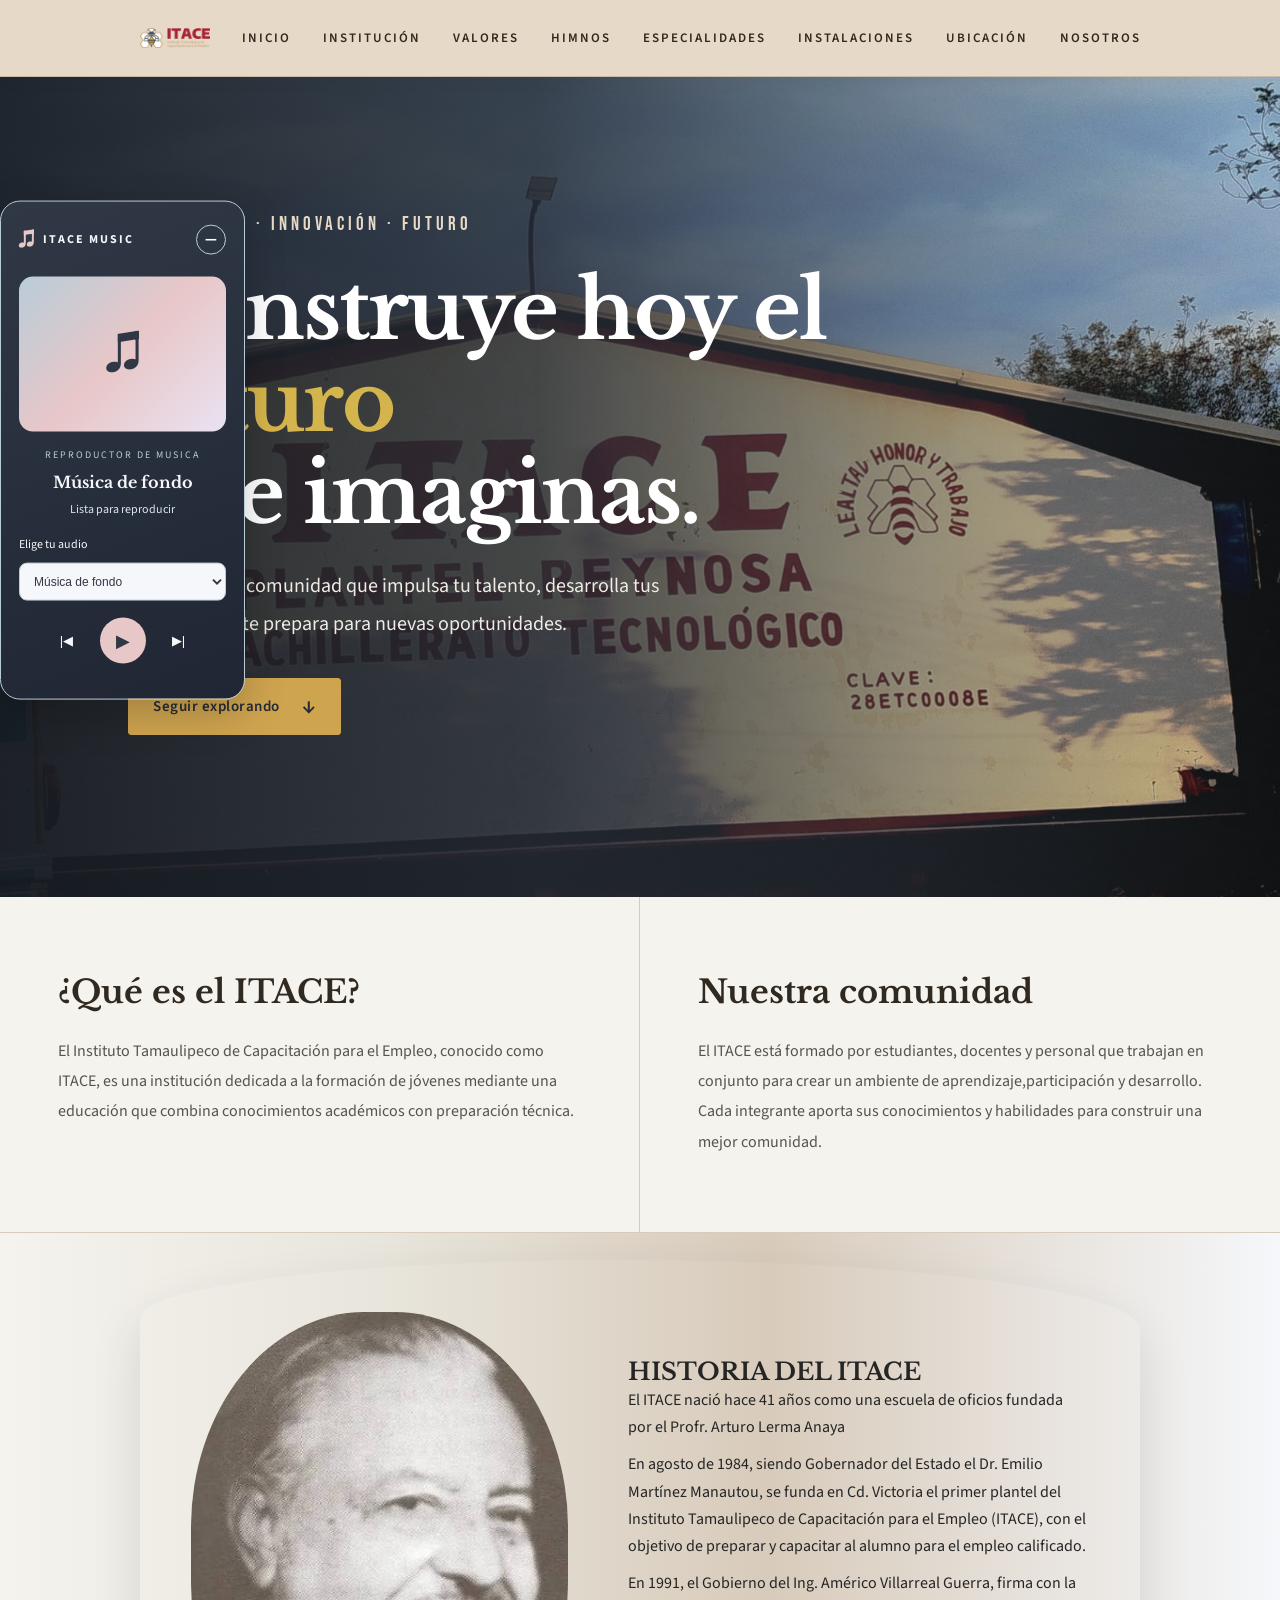
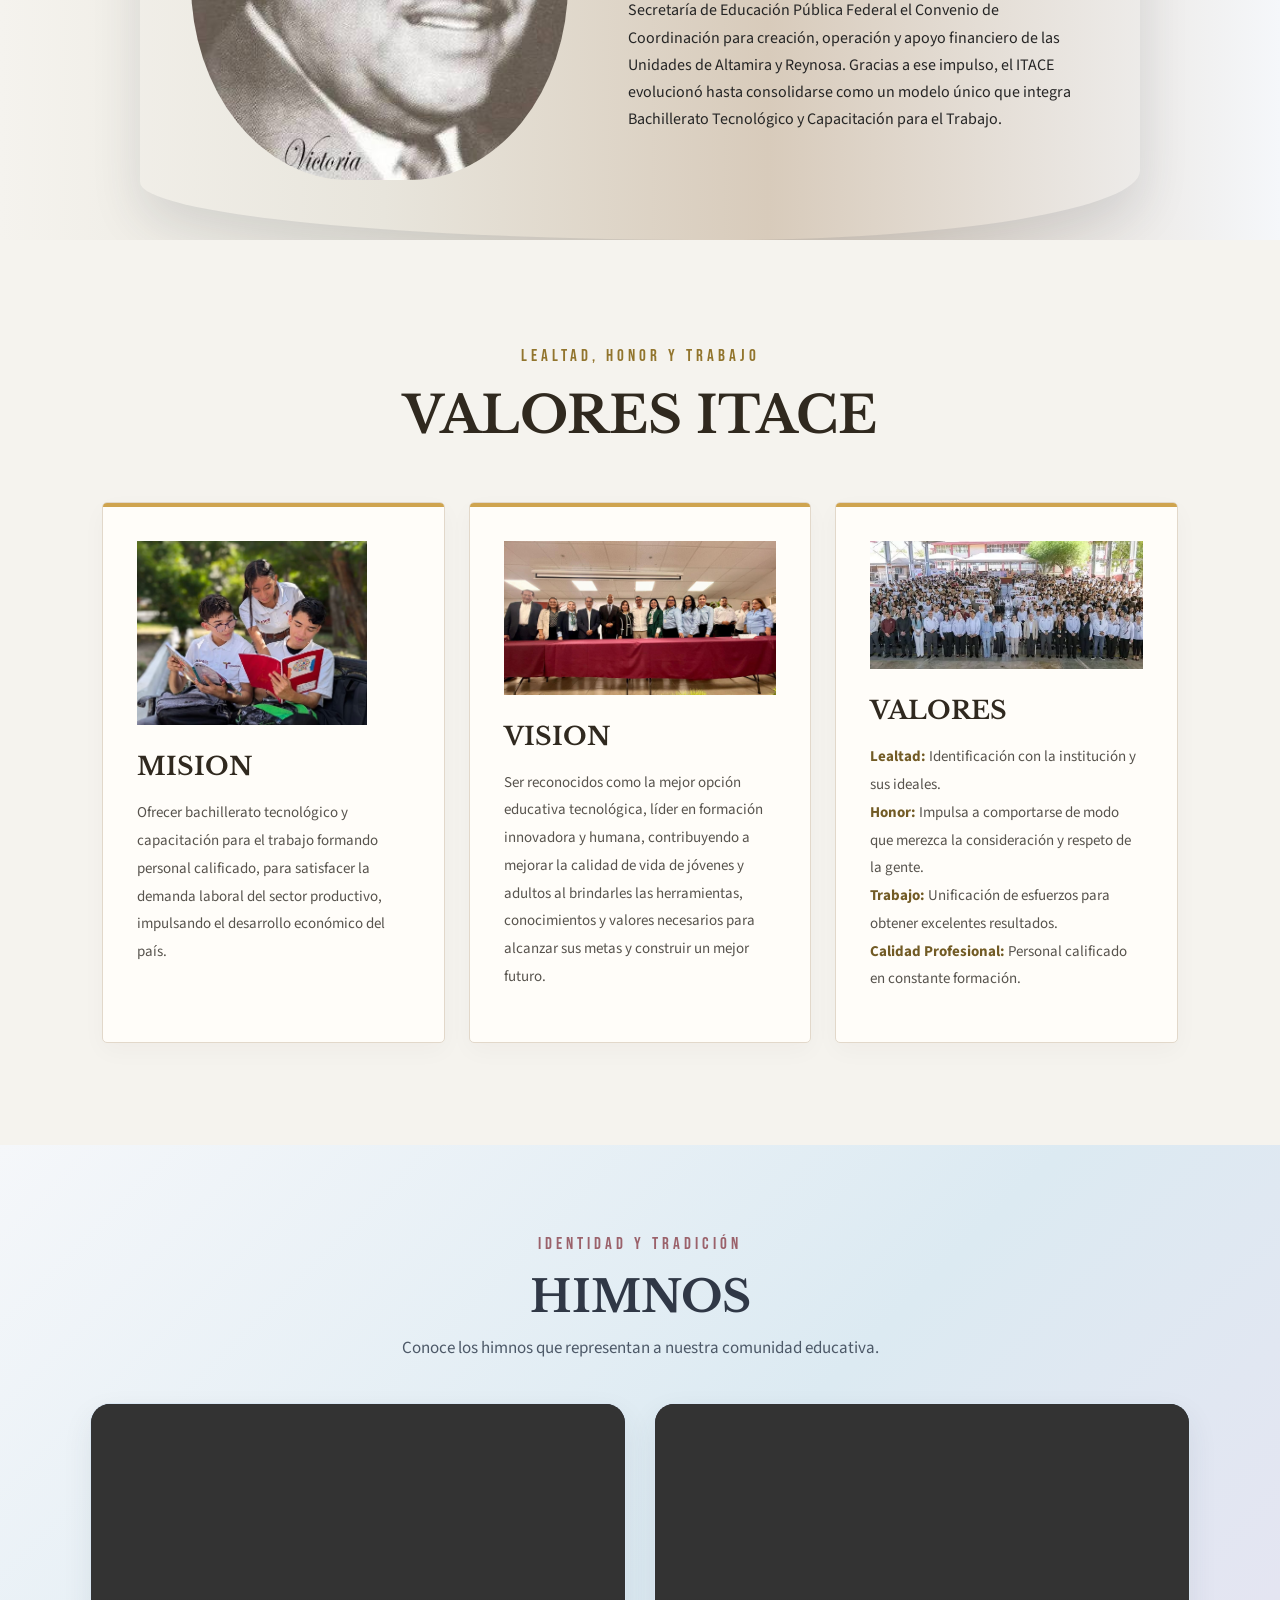
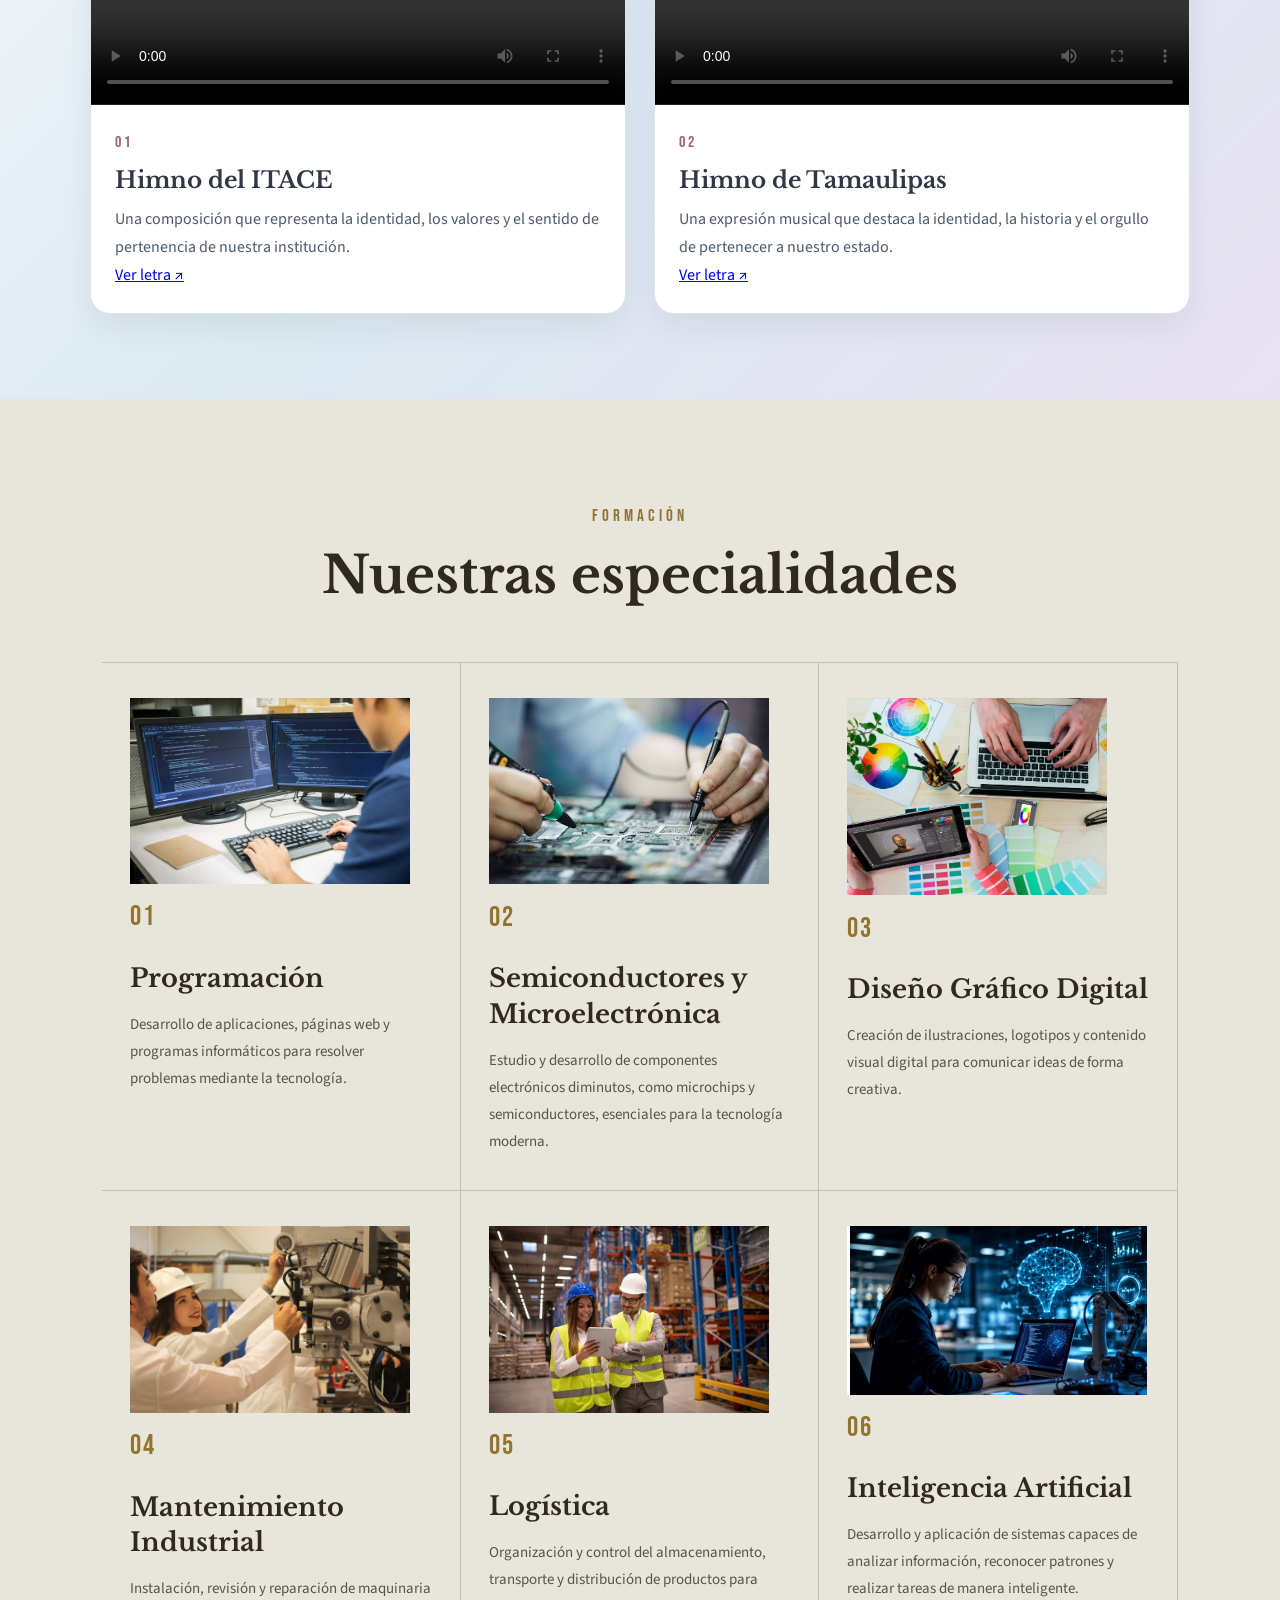
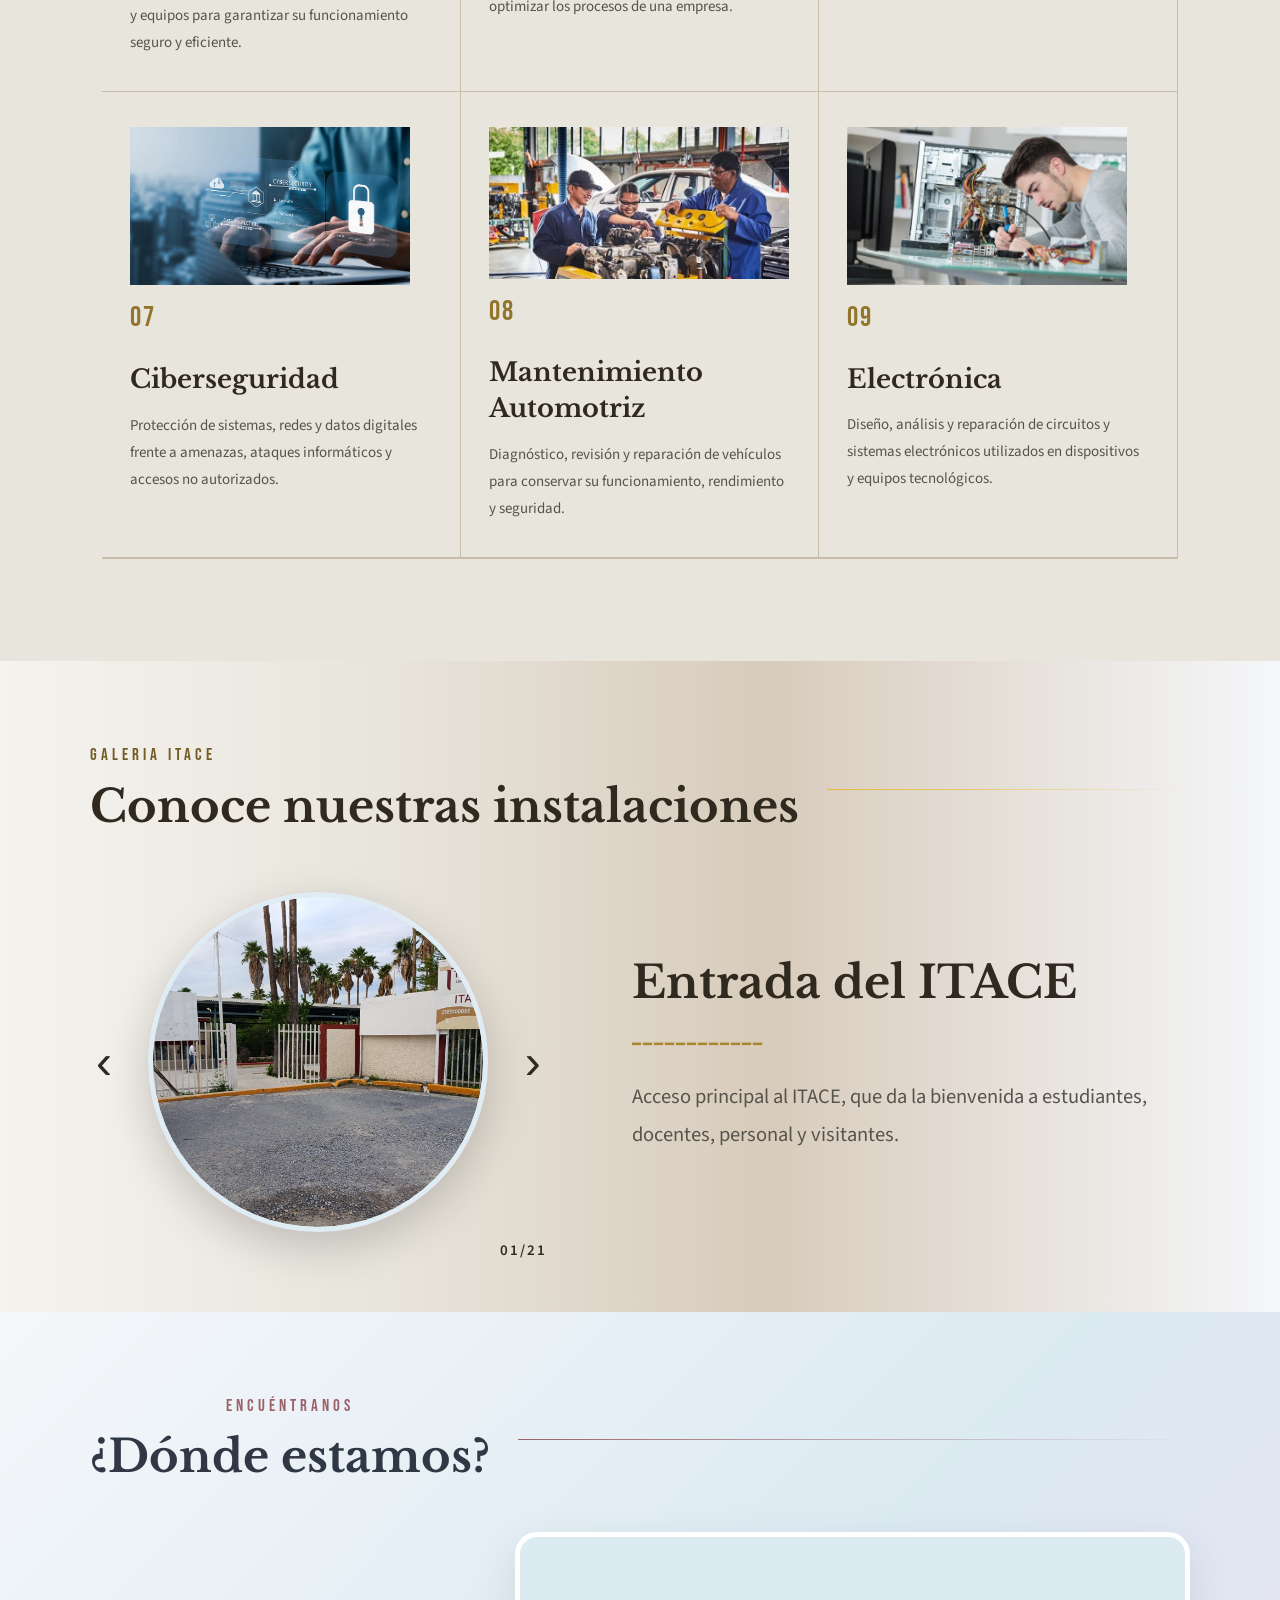
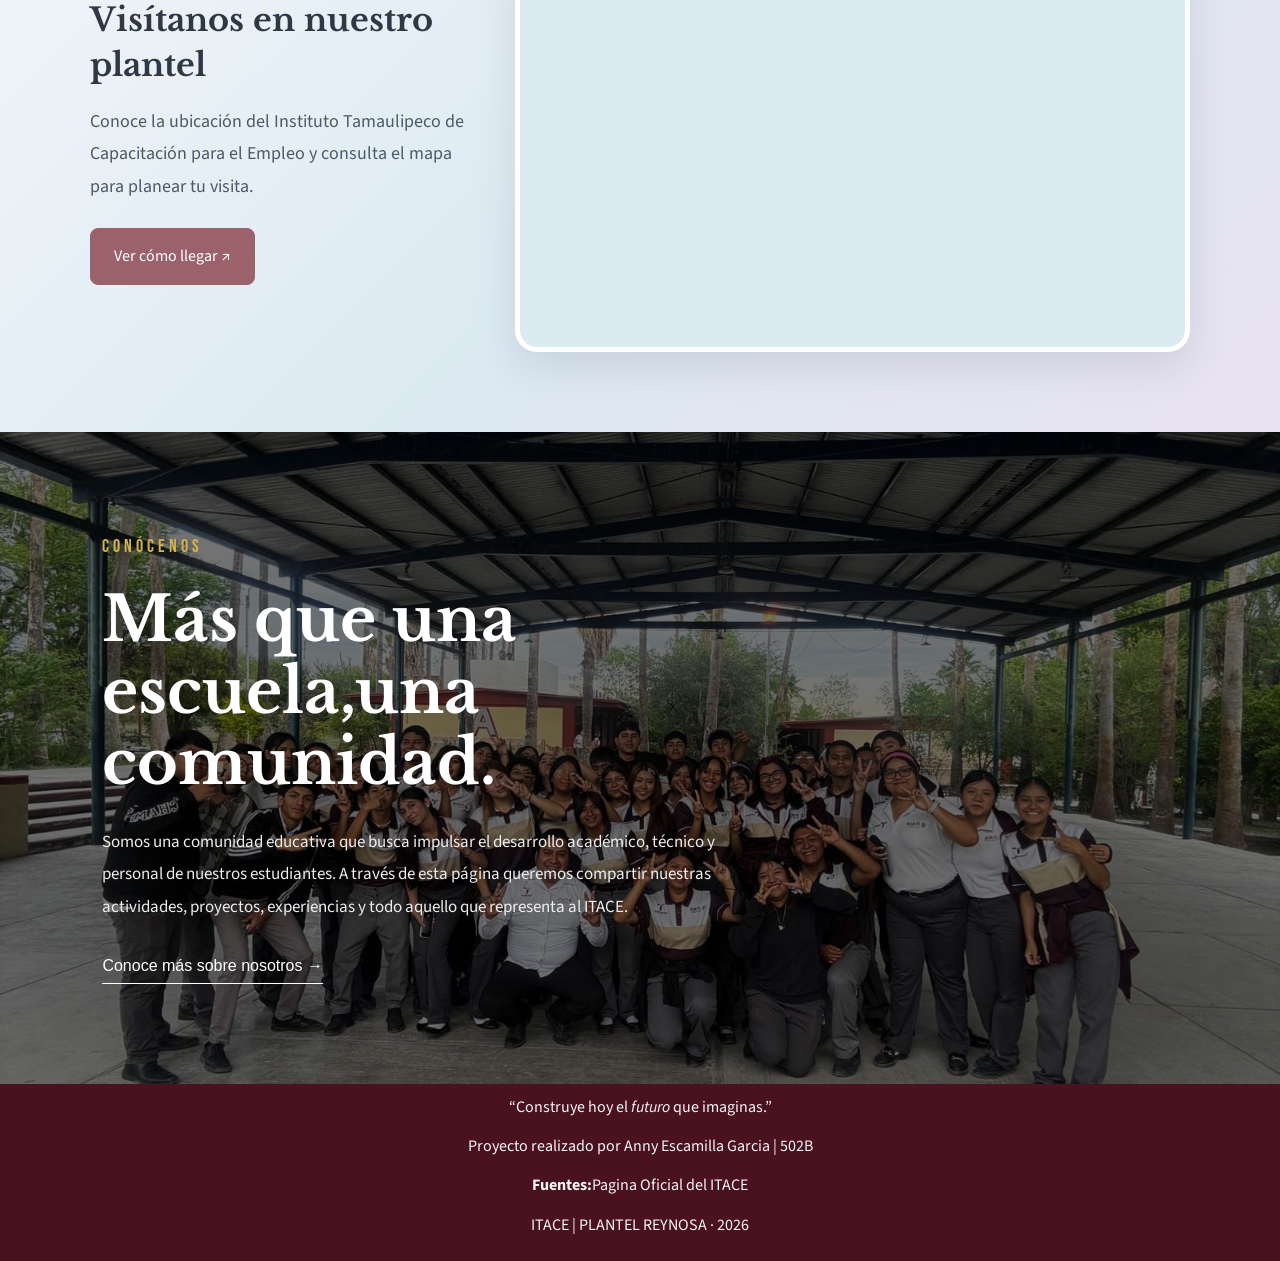
==== index.html @ 6af97320 "Copia de la pagina original del ITACE" ====
<!DOCTYPE html>
<html lang="es">
    <meta charset="UTF-8">
<head>
    <title>ITACE</title>
    <link href="https://fonts.googleapis.com/css2?family=Libre+Baskerville:ital,wght@0,400;0,700;1,400&family=Source+Sans+3:wght@300;400;600&family=Bebas+Neue&display=swap" rel="stylesheet">
    <link rel="stylesheet" href="style.css">
    <script src="script.js" defer></script>
</head>

<header>
    <nav class="nav">
        <a href="#inicio" class="logo-itace" aria-label="Ir al inicio">
            <img src="img/ITACE.png" alt="Logo del ITACE">
        </a>
        
        <a href="#inicio">INICIO</a>
        <a href="#institucion">INSTITUCIÓN</a>
        <a href="#valores">VALORES</a>
        <a href="#himnos">HIMNOS</a>
        <a href="#especialidades">ESPECIALIDADES</a>
        <a href="#instalaciones">INSTALACIONES</a>
        <a href="#ubicacion">UBICACIÓN</a>
        <a href="#nosotros">NOSOTROS</a>
    </nav>
</header>

<body>
    <main>
        
        <section class="hero" id="inicio">
            <div class="hero-contenido">
                <span class="hero-etiqueta">FORMACIÓN · INNOVACIÓN · FUTURO</span>
                <h1>Construye hoy el<span>futuro</span> que imaginas.</h1>
                <p>Descubre una comunidad que impulsa tu talento, desarrolla tus habilidades y te prepara para nuevas oportunidades.</p>
                
                <a href="#institucion" class="hero-boton">Seguir explorando
                    <span aria-hidden="true">↓</span>
                </a>
            </div>
        </section>
        
        <!-- BLOQUES -->
         <section class="info-strip" id="institucion">
            <div class="info-bloque">
                <h2>¿Qué es el ITACE?</h2>
                <p>El Instituto Tamaulipeco de Capacitación para el Empleo, conocido como ITACE, es una institución dedicada a la 
                    formación de jóvenes mediante una educación que combina conocimientos académicos con preparación técnica.</p>
            </div>

            <div class="info-bloque">
                <h2>Nuestra comunidad</h2>
                <p>El ITACE está formado por estudiantes, docentes y personal que trabajan en conjunto para crear un ambiente de 
                    aprendizaje,participación y desarrollo. Cada integrante aporta sus conocimientos y habilidades para construir una 
                    mejor comunidad.</p>
            </div>
        </section>
        <br>

        <section class="seccion" id="historia">
            <div class="historia-ovalo">
                <div class="historia-img">
                    <img src="img/profe-lerma-anaya.jpg">
                </div>
                
                <div class="historia-texto">
                    <h2>HISTORIA DEL ITACE</h2>
                    <p>El ITACE nació hace 41 años como una escuela de oficios fundada por el Profr. Arturo Lerma Anaya</p>
                    <p>En agosto de 1984, siendo Gobernador del Estado el Dr. Emilio Martínez Manautou, se funda en Cd. Victoria el 
                        primer plantel del Instituto Tamaulipeco de Capacitación para el Empleo (ITACE), con el objetivo de preparar y 
                        capacitar al alumno para el empleo calificado.</p>
                    <p>En 1991, el Gobierno del Ing. Américo Villarreal Guerra, firma con la Secretaría de Educación Pública Federal el 
                        Convenio de Coordinación para creación, operación y apoyo financiero de las Unidades de Altamira y Reynosa.
                        Gracias a ese impulso, el ITACE evolucionó hasta consolidarse como un modelo único que integra Bachillerato 
                        Tecnológico y Capacitación para el Trabajo.</p>
                </div>
            </div>
        </section>
        
        <!-- VALORES -->
        <section class="seccion-valores" id="valores">
            <div class="titulo-seccion">
                <span>LEALTAD, HONOR Y TRABAJO</span>
                <h2>VALORES ITACE</h2>
            </div>

            <div class="valores-grid">
                
                <article class="valores">
                    <div class="valores-contenido">
                        <img src="img/carreras-valores/mision-itace.jpg" width="230px">
                        <h3>MISION</h3>
                        <p>Ofrecer bachillerato tecnológico y capacitación para el trabajo formando personal calificado, para satisfacer 
                            la demanda laboral del sector productivo, impulsando el desarrollo económico del país.</p>
                    </div>
                </article>

                <article class="valores">
                    <div class="valores-contenido">
                        <img src="img/carreras-valores/vision-itace.jpeg" width="300px">
                        <h3>VISION</h3>
                        <p>Ser reconocidos como la mejor opción educativa tecnológica, líder en formación innovadora y humana, 
                            contribuyendo a mejorar la calidad de vida de jóvenes y adultos al brindarles las herramientas, conocimientos 
                            y valores necesarios para alcanzar sus metas y construir un mejor futuro.</p>
                    </div>
                </article>
                
                <article class="valores">
                    <div class="valores-contenido">
                        <img src="img/carreras-valores/valores-itace.jpg" width="380px">
                        <h3>VALORES</h3>
                        <p>
                            <b>Lealtad:</b>
                            Identificación con la institución y sus ideales.<br>
                            
                            <b>Honor:</b>
                            Impulsa a comportarse de modo que merezca la consideración y respeto de la gente.<br>
                            
                            <b>Trabajo:</b>
                            Unificación de esfuerzos para obtener excelentes resultados.<br>
                            
                            <b>Calidad Profesional:</b>
                            Personal calificado en constante formación.
                        </p>
                    </div>
                </article>
            </div>
        </section>

        <!--HIMNOS-->
        <section class="himnos" id="himnos">
            <div class="titulo-seccion">
                <span>IDENTIDAD Y TRADICIÓN</span>
                <h2>HIMNOS</h2>
                <p>Conoce los himnos que representan a nuestra comunidad educativa.</p>
            </div>

            <div class="himnos-grid">
            <!-- VIDEO 1 -->
            <article class="himno-tarjeta">
                <div class="himno-video">
                    <video controls preload="metadata" playsinline>
                        <source src="videos/himno-itace.mp4" type="video/mp4">
                    </video>
                </div>
                
                <div class="himno-info">
                    <span class="himno-etiqueta">01</span>
                    <h3>Himno del ITACE</h3>
                    <p>Una composición que representa la identidad, los valores y el sentido de pertenencia de nuestra institución.</p>
                    <a class="himno-ver-letra" href="img/himno-itace.webp"> Ver letra ↗</a>
                </div>
            </article>
            
            <!-- VIDEO 2 -->
            <article class="himno-tarjeta">
                <div class="himno-video">
                    <video controls preload="metadata" playsinline>
                    <source src="videos/himno-tamaulipas.mp4" type="video/mp4">
                    </video>
                </div>

                <div class="himno-info">
                    <span class="himno-etiqueta">02</span>
                    <h3>Himno de Tamaulipas</h3>
                    <p>Una expresión musical que destaca la identidad, la historia y el orgullo de pertenecer a nuestro estado.</p>
                    <a class="himno-ver-letra" href="img/himno-tamaulipas.jpg"> Ver letra ↗</a>
                </div>
            </article>
            </div>
        </section>
        
        <!-- ESPECIALIDADES -->
         <section class="especialidades" id="especialidades">
            <div class="titulo-seccion">
                <span>FORMACIÓN</span>
                <h2>Nuestras especialidades</h2>
            </div>

            <div class="especialidades-grid">
                <div class="especialidad">
                    <img src="img/carreras-valores/programacion.jpg" width="280px">
                    <br>
                    <span>01</span>
                    <h3>Programación</h3>
                    <p>Desarrollo de aplicaciones, páginas web y programas informáticos para resolver problemas mediante la tecnología.</p>
                </div>

                <div class="especialidad">
                    <img src="img/carreras-valores/semiconductores.jpg" width="280px">
                    <br>
                    <span>02</span>
                    <h3>Semiconductores y Microelectrónica</h3>
                    <p>Estudio y desarrollo de componentes electrónicos diminutos, como microchips y semiconductores, esenciales para la 
                        tecnología moderna.</p>
                </div>

                <div class="especialidad">
                    <img src="img/carreras-valores/diseño-grafico.png" width="260px">
                    <br>
                    <span>03</span>
                    <h3>Diseño Gráfico Digital</h3>
                    <p>Creación de ilustraciones, logotipos y contenido visual digital para comunicar ideas de forma creativa.</p>
                </div>

                <div class="especialidad">
                    <img src="img/carreras-valores/mantenimiento-industrial.png" width="280px">
                    <br>
                    <span>04</span>
                    <h3>Mantenimiento Industrial</h3>
                    <p>Instalación, revisión y reparación de maquinaria y equipos para garantizar su funcionamiento seguro y eficiente.</p>
                </div>

                <div class="especialidad">
                    <img src="img/carreras-valores/logistica.jpg" width="280px">
                    <br>
                    <span>05</span>
                    <h3>Logística</h3>
                    <p>Organización y control del almacenamiento, transporte y distribución de productos para optimizar los procesos de 
                        una empresa.</p>
                </div>

                <div class="especialidad">
                    <img src="img/carreras-valores/ia.jpg" width="300px">
                    <br>
                    <span>06</span>
                    <h3>Inteligencia Artificial</h3>
                    <p>Desarrollo y aplicación de sistemas capaces de analizar información, reconocer patrones y realizar tareas de 
                        manera inteligente.</p>
                </div>

                <div class="especialidad">
                    <img src="img/carreras-valores/ciberseguridad.jpeg" width="280px">
                    <br>
                    <span>07</span>
                    <h3>Ciberseguridad</h3>
                    <p>Protección de sistemas, redes y datos digitales frente a amenazas, ataques informáticos y accesos no autorizados.</p>
                </div>

                <div class="especialidad">
                    <img src="img/carreras-valores/mantenimiento-automotriz.jpg" width="300px">
                    <br>
                    <span>08</span>
                    <h3>Mantenimiento Automotriz</h3>
                    <p>Diagnóstico, revisión y reparación de vehículos para conservar su funcionamiento, rendimiento y seguridad.</p>
                </div>

                <div class="especialidad">
                    <img src="img/carreras-valores/electronica.webp" width="280px">
                    <br>
                    <span>09</span>
                    <h3>Electrónica</h3>
                    <p>Diseño, análisis y reparación de circuitos y sistemas electrónicos utilizados en dispositivos y equipos 
                        tecnológicos.</p>
                </div>
            </div>
        </section>
        
        <!-- INSTALACIONES -->
         <section class="instalaciones" id="instalaciones">
            <div class="titulo-seccion">
                <div>
                    <p>GALERIA ITACE</p>
                    <h2>Conoce nuestras instalaciones</h2>
                </div>
                
                <div class="linea-decor"></div>
            </div>

            <div class="instalaciones-fts">
                <div class="zona-ft">
                    <button class="flecha-ft anterior" id="ft-anterior" type="button" aria-label="ft-anterior">‹</button>
                    
                    <div class="marco">
                        <img id="ft" src="img/instalaciones/entrada.png" alt="Entrada del ITACE" data-figura="0">
                    </div>
                    
                    <button class="flecha-ft siguiente" id="ft-siguiente" type="button" aria-label="Siguiente ft">›</button>
                    <span class="contador-fts" id="contador-fts">01/21</span>
                </div>

                <div class="datos-img">
                    <h3 id="nombre-lugar">ENTRADA DEL ITACE</h3>
                    <div class="adorno">━━━━━━━━━━━━</div>
                    <p id="descripcion-lugar"></p>
                </div>
            </div>
        </section>
           
        <!-- UBICACIÓN -->
        <section class="ubicacion" id="ubicacion">
            <div class="titulo-seccion">
                <div>
                    <p>ENCUÉNTRANOS</p>
                    <h2>¿Dónde estamos?</h2>
                </div>
                
                <div class="linea-decor"></div>
            </div>
            
            <div class="ubicacion-contenido">
                <div class="ubicacion-info">
                    <h3>Visítanos en nuestro plantel</h3>
                    <p>Conoce la ubicación del Instituto Tamaulipeco de Capacitación para el Empleo y consulta el mapa para planear tu 
                        visita.
                    </p>
                    
                    <a class="boton-mapa" href="https://www.google.com/maps/search/?api=1&query=ITACE+Reynosa+Tamaulipas"target="_blank"
                    rel="noopener noreferrer">Ver cómo llegar ↗</a>
                </div>
                
                <div class="mapa-contenedor">
                    <iframe src="https://maps.google.com/maps?q=ITACE%20Reynosa%20Tamaulipas&t=&z=15&ie=UTF8&iwloc=&output=embed"
                    title="Ubicación del ITACE en Google Maps" loading="lazy" referrerpolicy="no-referrer-when-downgrade" allowfullscreen>
                    </iframe>
                </div>
            </div>
        </section>
        
        <!-- NOSOTROS -->
        <section class="nosotros" id="nosotros">
            <div class="nosotros-texto">
                <span>CONÓCENOS</span>
                <h2>Más que una escuela,una comunidad.</h2>
                <p>Somos una comunidad educativa que busca impulsar el desarrollo académico, técnico y personal de nuestros estudiantes.
                    A través de esta página queremos compartir nuestras actividades, proyectos, experiencias y todo aquello que 
                    representa al ITACE.</p>
                    
                    <button class="enlace-nosotros" id="externalBtn" type="button">Conoce más sobre nosotros → </button>
            </div>
        </section>
    </main>
    
    <!-- REPRODUCTOR MUSICAL LATERAL -->
    <aside class="reproductor-musical" id="reproductor-musical">
        <div class="reproductor-encabezado">
            <div class="reproductor-marca">
                <span class="reproductor-icono">♫</span>
                <span>ITACE MUSIC</span>
            </div>

        <button
            type="button"
            id="reproductor-minimizar"
            class="reproductor-control-ventana"
            aria-label="Minimizar reproductor"
            title="Minimizar o expandir">
            −
        </button>
        </div>
        
        <div class="reproductor-contenido" id="reproductor-contenido">
        <div class="reproductor-portada">
            <span>♫</span>
        </div>

        <p class="reproductor-subtitulo">REPRODUCTOR DE MUSICA</p>
        <h3 id="cancion-titulo">Selecciona una canción</h3>
        <p id="cancion-estado">Lista para reproducir</p>

        <label for="lista-canciones">Elige tu audio</label>
        <select id="lista-canciones">
            <option value="audio/musica de fondo.mp3">
                Música de fondo
            </option>
            <option value="audio/himno-itace.mp3">
                Himno del ITACE
            </option>
            <option value="audio/himno-tamaulipas.mp3">
                Himno de Tamaulipas
            </option>
        </select>

        <audio id="audio-reproductor" preload="metadata"></audio>

        <div class="reproductor-botones">
            <button type="button" id="audio-anterior" aria-label="Audio anterior">
                |◀
            </button>
            <button type="button" id="audio-play" aria-label="Reproducir o pausar">
                ▶
            </button>
            <button type="button" id="audio-siguiente" aria-label="Audio siguiente">
                ▶|
            </button>
        </div>
    </div>
</aside>


    <footer class="pie-pagina">
        <p>“Construye hoy el <em>futuro</em> que imaginas.”</p>
        <p class="aviso-fan">Proyecto realizado por Anny Escamilla Garcia  |  502B</p>
        <p><b>Fuentes:</b>Pagina Oficial del ITACE</p>
        <p>ITACE | PLANTEL REYNOSA · 2026</p>
    </footer>
</body>
</html>
---- style.css ----
* {
    margin: 0;
    padding: 0;
    box-sizing: border-box;
}
html {
    scroll-behavior: smooth;
    scroll-padding-top: 85px;
}
body {
    font-family: "Source Sans 3", sans-serif;
    background: linear-gradient(90deg, 
    #f5f3ee 0%, 
    #e8e5dc 30%, 
    #d8cbbb 60%, 
    #f5f7fa 100%);
    color: #252525;
    line-height: 1.7;
}
h1,h2,h3 {
    font-family: "Libre Baskerville", Georgia, serif;
    line-height: 1.25;
}
img,video {max-width: 100%;}
button:focus-visible,
a:focus-visible {
    outline: 2px solid #92752d;
    outline-offset: 4px;
}
section {scroll-margin-top: 80px;}
header {
    position: sticky;
    top: 0;
    z-index: 1000;
}
.nav {
    width: 100%;
    min-height: 76px;
    padding: 12px 5%;
    display: flex;
    justify-content: center;
    align-items: center;
    gap: clamp(15px, 2.5vw, 36px);
    background-color: #e6d9c7;
    border-bottom: 1px solid #c9bba7;
    box-shadow: 0 4px 18px #0000000a;
    position: sticky;
    top: 0;
    z-index: 1000;
}
.logo-itace {
    display: flex;
    align-items: left;
    justify-content: left;
    flex-shrink: 0;
    text-decoration: none;
}
.logo-itace img {
    display: block;
    width: 70px;
    height: 52px;
    object-fit: contain;
    transition: transform .3s ease;
}
.logo-itace:hover img {transform: scale(1.07);}
.nav a {
    position: relative;
    text-decoration: none;
    color: #30291f;
    font-family: "Source Sans 3", sans-serif;
    font-size: 13px;
    font-weight: 600;
    letter-spacing: 2px;
    white-space: nowrap;
    transition: color .25s ease;
}
.nav a::after {
    content: "";
    position: absolute;
    left: 0;
    bottom: -7px;
    width: 0;
    height: 2px;
    background-color: #92752d;
    transition: width .25s ease;
}
.nav a:hover {color: #92752d;}
.nav a:hover::after {width: 100%;}

/* PORTADA */

.hero {
    position: relative;
    isolation: isolate;
    width: 100%;
    min-height: 650px;
    height: min(820px, calc(100vh - 76px));
    display: flex;
    align-items: center;
    padding: 80px 10% 110px;
    background-image: url("img/instalaciones/portada-itace.png");
    background-size: cover;
    background-position: center;
    background-repeat: no-repeat;
    overflow: hidden;
}
.hero::before {
    content: "";
    position: absolute;
    inset: 0;
    z-index: -1;
    background: linear-gradient(
        90deg,
        #171b22eF 0%,
        #252b35d9 42%,
        #30384680 72%,
        #30384630 100%
    );
}
.hero-contenido {
    width: 100%;
    max-width: 800px;
    position: relative;
    z-index: 1;
    animation: hero-aparecer .8s ease both;
}
.hero-etiqueta {
    display: inline-block;
    margin-bottom: 24px;
    padding-left: 14px;
    border-left: 3px solid #cfa44f;
    font-family: "Bebas Neue", sans-serif;
    font-size: 19px;
    letter-spacing: 4px;
    color: #e6d9c7;
}
.hero-contenido h1 {
    max-width: 800px;
    font-family: "Libre Baskerville", Georgia, serif;
    font-size: clamp(43px, 6.5vw, 82px);
    font-weight: 700;
    line-height: 1.12;
    letter-spacing: -2px;
    color: #ffffff;
    margin-bottom: 26px;
}
.hero-contenido h1 span {
    display: block;
    color: #d4b44c;
}
.hero-contenido p {
    max-width: 600px;
    margin-bottom: 35px;
    font-family: "Source Sans 3", sans-serif;
    font-size: clamp(17px, 1.8vw, 20px);
    line-height: 1.9;
    color: #f0ece5;
}
.hero-boton {
    display: inline-flex;
    align-items: center;
    justify-content: center;
    gap: 22px;
    min-height: 55px;
    padding: 15px 24px;
    background-color: #cfa44f;
    border: 1px solid #cfa44f;
    border-radius: 3px;
    color: #252b35;
    text-decoration: none;
    font-family: "Source Sans 3", sans-serif;
    font-size: 15px;
    font-weight: 600;
    letter-spacing: .5px;
    transition:
        background-color .3s ease,
        color .3s ease,
        transform .3s ease,
        box-shadow .3s ease;
}
.hero-boton span {
    font-size: 22px;
    line-height: 1;
    transition: transform .3s ease;
}
.hero-boton:hover {
    background-color: #e6d9c7;
    border-color: #e6d9c7;
    color: #252b35;
    transform: translateY(-3px);
    box-shadow: 0 8px 24px #00000030;
}
.hero-boton:hover span {transform: translateY(4px);}

/* ANIMACIÓN DE ENTRADA */
@keyframes hero-aparecer {
    from {
        opacity: 0;
        transform: translateY(20px);
    }
    to {
        opacity: 1;
        transform: translateY(0);
    }
}
/* BLOQUES */

.info-strip {
    display: grid;
    grid-template-columns: repeat(2, minmax(0, 1fr));
    background-color: #f5f3ee;
    border-bottom: 1px solid #d8cbbb;
}
.info-bloque {
    padding: clamp(40px, 6vw, 75px) 9%;
    min-height: 290px;
    transition: background-color .3s ease;
}
.info-bloque:first-child {border-right: 1px solid #d8cbbb;}
.info-bloque:hover {background-color: #eee7dc;}
.info-bloque h2 {
    font-family: "Libre Baskerville", Georgia, serif;
    font-size: clamp(25px, 2.5vw, 36px);
    line-height: 1.3;
    margin-bottom: 22px;
    color: #30291f;
}
.info-bloque p {
    max-width: 560px;
    color: #57534d;
    font-size: 16px;
    line-height: 1.9;
}

/* ==========================
    TÍTULOS DE LAS SECCIONES
============================= */

.titulo-seccion {
    text-align: center;
    margin-bottom: 55px;
}
.titulo-seccion span {
    display: inline-block;
    font-family: "Bebas Neue", sans-serif;
    font-size: 17px;
    font-weight: normal;
    letter-spacing: 4px;
    color: #92752d;
}
.titulo-seccion h2 {
    font-family: "Libre Baskerville", Georgia, serif;
    font-size: clamp(32px, 4vw, 52px);
    margin-top: 12px;
    color: #30291f;
}
/* HISTORIA */
.historia-ovalo{
    max-width:1000px;
    margin:auto;
    padding:clamp(22px,4vw,55px);
    display:grid;
    grid-template-columns:minmax(260px,.9fr) 1.1fr;
    gap:clamp(28px,5vw,60px);
    align-items:center;
    border-radius:48% 52% 42% 58% / 10% 12% 12% 10%;
    box-shadow:0 22px 50px #30384622
}
.historia-img img{
    width:100%;
    object-fit:cover;
    border-radius:46% 46% 42% 42%;
}
.historia-texto h2{text-align:left}
.historia-texto p{
    color:#252525;
    margin-bottom:10px
}

/* VALORES */

.seccion-valores {
    padding: clamp(65px, 8vw, 105px) 8%;
    background-color: #f5f3ee;
}
.valores-grid {
    display: grid;
    grid-template-columns: repeat(3, minmax(0, 1fr));
    gap: 24px;
    align-items: stretch;
}
.valores {
    position: relative;
    overflow: hidden;
    background-color: #fffdf9;
    border: 1px solid #e2d8ca;
    border-radius: 5px;
    box-shadow: 0 8px 25px #30291f08;
    transition:
        transform .3s ease,
        box-shadow .3s ease,
        border-color .3s ease;
}
.valores::before {
    content: "";
    display: block;
    height: 4px;
    background-color: #cfa44f;
}
.valores:hover {
    transform: translateY(-7px);
    border-color: #cfa44f;
    box-shadow: 0 16px 35px #30291f16;
}
.valores-contenido {padding: clamp(22px, 3vw, 34px);}
.valores-contenido small {
    color: #9b7c2e;
    font-size: 11px;
    font-weight: bold;
    letter-spacing: 3px;
}
.valores-contenido h3 {
    font-family: "Libre Baskerville", Georgia, serif;
    font-size: 25px;
    line-height: 1.4;
    margin: 15px 0;
    color: #30291f;
}
.valores-contenido p {
    color: #57534d;
    font-size: 15px;
    line-height: 1.85;
    margin-bottom: 15px;
}
.valores-contenido b {color: #725b25;}

/* ESPECIALIDADES */

.especialidades {
    padding: clamp(65px, 8vw, 105px) 8%;
    background-color: #e8e5dc;
}
.especialidades-grid {
    display: grid;
    grid-template-columns: repeat(3, minmax(0, 1fr));
    border-top: 1px solid #c8bda9;
    border-bottom: 1px solid #c8bda9;
}
.especialidad {
    position: relative;
    padding: 35px 28px;
    min-height: 260px;
    background-color: #e8e5dc;
    border-right: 1px solid #c8bda9;
    border-bottom: 1px solid #c8bda9;
    transition:
        background-color .3s ease,
        box-shadow .3s ease;
}
.especialidad:hover {
    background-color: #f5f3ee;
    box-shadow: inset 0 3px 0 #cfa44f;
}
.especialidad span {
    display: inline-block;
    font-family: "Bebas Neue", sans-serif;
    font-size: 28px;
    letter-spacing: 2px;
    color: #92752d;
}
.especialidad h3 {
    font-family: "Libre Baskerville", Georgia, serif;
    font-size: clamp(21px, 2vw, 27px);
    line-height: 1.4;
    margin: 20px 0 14px;
    color: #30291f;
}
.especialidad p {
    color: #57534d;
    font-size: 15px;
    line-height: 1.8;
}

/* INSTALACIONES */

.instalaciones {
    padding: 80px 6%;
    color: #f5f7fa;
    overflow: hidden;
}
.instalaciones .titulo-seccion {
    max-width: 1100px;
    margin: 0 auto 55px;
    display: flex;
    align-items: center;
    gap: 28px;
    text-align: left;
}
.instalaciones .titulo-seccion p {
    margin: 0 0 8px;
    font-family: "Bebas Neue", sans-serif;
    font-size: 17px;
    letter-spacing: 4px;
    color: #725b25;
}
.instalaciones .titulo-seccion h2 {
    margin: 0;
    font-family: "Libre Baskerville", Georgia, serif;
    font-size: clamp(29px, 3.5vw, 45px);
    line-height: 1.3;
    color: #30291f;
    text-align: left;
}
.instalaciones .linea-decor {
    flex: 1;
    min-width: 30px;
    height: 1px;
    background: linear-gradient(
        90deg,
        #ebbc32,
        transparent
    );
}
.instalaciones-fts {
    max-width: 1100px;
    margin: 0 auto;
    display: grid;
    grid-template-columns: minmax(260px, .9fr) minmax(300px, 1.1fr);
    align-items: center;
    gap: clamp(35px, 7vw, 85px);
}
.zona-ft {
    position: relative;
    display: flex;
    align-items: center;
    justify-content: center;
    padding: 0 34px;
    min-width: 0;
}
.marco {
    width: 100%;
    max-width: 340px;
    aspect-ratio: 1 / 1;
    height: auto;
    overflow: hidden;
    border: 5px solid #ffffff12;
    border-radius: 50%;
    background-color: #dceaf2;
    box-shadow:
        0 0 0 1px #e8c7c844,
        0 15px 45px #00000030;
}
#ft {
    display: block;
    width: 100%;
    height: 100%;
    object-fit: cover;
    object-position: center;
    border-radius: 50%;
    animation: figura-entra .45s ease;
}
.flecha-ft {
    position: absolute;
    z-index: 2;
    top: 50%;
    transform: translateY(-50%);
    width: 44px;
    height: 58px;
    display: flex;
    align-items: center;
    justify-content: center;
    border: none;
    border-radius: 50%;
    background: transparent;
    color: #30291f;
    font-family: sans-serif;
    font-size: 48px;
    line-height: 1;
    cursor: pointer;
    transition:
        color .2s ease,
        transform .2s ease;
}
.flecha-ft:hover {
    color: #bca961;
    transform: translateY(-50%) scale(1.12);
}
.flecha-ft.anterior {left: -8px;}
.flecha-ft.siguiente {right: -8px;}
.flecha-ft:focus-visible {
    outline: 2px solid #30291f;
    outline-offset: 4px;
}
.contador-fts {
    position: absolute;
    right: 0;
    bottom: -32px;
    font-family: "Source Sans 3", sans-serif;
    font-size: 15px;
    font-weight: 600;
    letter-spacing: 2px;
    color: #30291f;
}
.datos-img {
    min-width: 0;
    padding: 8px 0;
}
.datos-img h3 {
    margin: 0;
    font-family: "Libre Baskerville", Georgia, serif;
    font-size: clamp(30px, 3.5vw, 46px);
    line-height: 1.3;
    color: #30291f;
    overflow-wrap: break-word;
}
.datos-img .adorno {
    margin: 20px 0;
    color: #ab8630;
    font-size: 15px;
    letter-spacing: 2px;
    overflow: hidden;
    white-space: nowrap;
}
#descripcion-lugar {
    margin-bottom: 14px;
    color: #57534d;
    font-size: clamp(17px, 1.6vw, 21px);
    line-height: 1.9;
}

/* Animación de entrada de la imagen */

@keyframes figura-entra {
    from {
        opacity: 0;
        transform: translateY(8px);
    }
    to {
        opacity: 1;
        transform: translateY(0);
    }
}

/* UBICACIÓN */

.ubicacion {
    padding: 80px 6%;
    background: linear-gradient(
        135deg,
        #f5f7fa 0%,
        #dceaf2 55%,
        #e9e2f2 100%
    );
    color: #303846;
    overflow: hidden;
}
.ubicacion .titulo-seccion {
    max-width: 1100px;
    margin: 0 auto 45px;
    display: flex;
    align-items: center;
    gap: 28px;
}
.ubicacion .titulo-seccion p {
    margin: 0 0 8px;
    font-family: "Bebas Neue", sans-serif;
    font-size: 17px;
    letter-spacing: 4px;
    color: #9b626b;
}
.ubicacion .titulo-seccion h2 {
    margin: 0;
    font-family: "Libre Baskerville", Georgia, serif;
    font-size: clamp(29px, 3.5vw, 45px);
    line-height: 1.3;
    color: #303846;
}
.ubicacion .linea-decor {
    flex: 1;
    min-width: 30px;
    height: 1px;
    background: linear-gradient(
        90deg,
        #9b626b,
        transparent
    );
}
.ubicacion-contenido {
    max-width: 1100px;
    margin: 0 auto;
    display: grid;
    grid-template-columns: minmax(250px, 0.8fr) minmax(0, 1.4fr);
    align-items: center;
    gap: 40px;
}
.ubicacion-info {padding: 30px 0;}
.ubicacion-info h3 {
    margin: 0 0 18px;
    font-family: "Libre Baskerville", Georgia, serif;
    font-size: clamp(24px, 2.5vw, 34px);
    line-height: 1.4;
    color: #303846;
}
.ubicacion-info p {
    margin: 0 0 25px;
    color: #4d5968;
    font-size: 18px;
    line-height: 1.8;
}
.boton-mapa {
    display: inline-block;
    padding: 14px 23px;
    border: 1px solid #9b626b;
    border-radius: 8px;
    background-color: #9b626b;
    color: #ffffff;
    font-size: 16px;
    text-decoration: none;
    transition:
        background-color .25s ease,
        transform .25s ease,
        box-shadow .25s ease;
}
.boton-mapa:hover {
    background-color: #303846;
    border-color: #303846;
    transform: translateY(-3px);
    box-shadow: 0 8px 20px #30384625;
}
.mapa-contenedor {
    width: 100%;
    height: 420px;
    overflow: hidden;
    border: 5px solid #ffffff;
    border-radius: 22px;
    background-color: #dceaf2;
    box-shadow: 0 15px 40px #30384620;
}
.mapa-contenedor iframe {
    display: block;
    width: 100%;
    height: 100%;
    border: 0;
}

/* NOSOTROS */

.nosotros {
    min-height: 600px;
    padding: 90px 8%;
    display: flex;
    align-items: center;
    background-image:
        linear-gradient(
            #0000008c,
            #0000008c
        ),
        url("img/instalaciones/itace-nosotros.png");
    background-size: cover;
    background-position: center;
    background-repeat: no-repeat;
}
.nosotros-texto {
    max-width: 720px;
    margin-left: 0;
    padding: 10px 0;
    color: #ffffff;
}
.nosotros-texto > span {
    display: inline-block;
    font-family: "Bebas Neue", sans-serif;
    font-size: 18px;
    font-weight: normal;
    letter-spacing: 4px;
    color: #d4b44c;
}
.nosotros-texto h2 {
    max-width: 680px;
    font-family: "Libre Baskerville", Georgia, serif;
    font-size: clamp(38px, 5vw, 62px);
    line-height: 1.15;
    margin: 22px 0 28px;
}
.nosotros-texto p {
    max-width: 650px;
    font-size: 17px;
    line-height: 1.9;
    margin-bottom: 30px;
    color: #eeeeee;
}
.enlace-nosotros {
    display: inline-block;
    color: #ffffff;
    background: transparent;
    border: none;
    border-bottom: 1px solid #ffffff;
    padding-bottom: 8px;
    font-size: 16px;
    cursor: pointer;
    transition:
        color .25s ease,
        border-color .25s ease,
        transform .25s ease;
}
.enlace-nosotros:hover {
    color: #d4b44c;
    border-color: #d4b44c;
    transform: translateY(-3px);
}

/* FOOTER */
.pie-pagina{
    background-color:#4a121f;
    padding:10px;
    text-align:center;
    color:whitesmoke;
}
.pie-pagina p{margin-bottom:12px}
.aviso-fan{color:whitesmoke}
.enlace-footer{
    border:0;
    background:transparent;
    color:#d4b44c;
    text-decoration:underline;
    text-underline-offset:4px;
    padding:8px;
    font-size:18px
}

/* ==================================================
   HIMNOS DEL ITACE
================================================== */

.himnos {
    padding: 85px 6%;
    background: linear-gradient(135deg, #f5f7fa, #dceaf2, #e9e2f2);
    color: #303846;
}

.himnos .titulo-seccion {
    max-width: 1100px;
    margin: 0 auto 40px;
    text-align: center;
}

.himnos .titulo-seccion span {
    color: #9b626b;
    font-family: "Bebas Neue", sans-serif;
    font-size: 17px;
    letter-spacing: 4px;
}

.himnos .titulo-seccion h2 {
    margin: 10px 0;
    font-family: "Libre Baskerville", Georgia, serif;
    font-size: clamp(30px, 4vw, 44px);
    color: #303846;
}

.himnos .titulo-seccion p {
    color: #4d5968;
    font-size: 17px;
    line-height: 1.7;
}

.himnos-grid {
    max-width: 1100px;
    margin: 0 auto;
    display: grid;
    grid-template-columns: repeat(2, minmax(0, 1fr));
    gap: 28px;
}

.himno-tarjeta {
    overflow: hidden;
    border: 1px solid #d9e6f2;
    border-radius: 20px;
    background: #ffffff;
    box-shadow: 0 12px 30px #30384615;
    transition: transform .25s ease, box-shadow .25s ease;
}

.himno-tarjeta:hover {
    transform: translateY(-5px);
    box-shadow: 0 18px 35px #30384625;
}

.himno-video {
    width: 100%;
    aspect-ratio: 16 / 9;
    background: #202633;
}

.himno-video video {
    display: block;
    width: 100%;
    height: 100%;
    object-fit: contain;
}

.himno-info {
    padding: 24px;
}

.himno-etiqueta {
    color: #9b626b;
    font-family: "Bebas Neue", sans-serif;
    letter-spacing: 3px;
}

.himno-info h3 {
    margin: 10px 0;
    font-family: "Libre Baskerville", Georgia, serif;
    font-size: 23px;
    color: #303846;
}

.himno-info p {
    color: #4d5968;
    font-size: 16px;
    line-height: 1.8;
}

.himno-ver-mas {
    display: inline-block;
    margin-top: 8px;
    padding-bottom: 5px;
    border-bottom: 1px solid #9b626b;
    color: #9b626b;
    font-weight: 600;
    text-decoration: none;
    transition: color .2s ease, transform .2s ease;
}

.himno-ver-mas:hover {
    color: #303846;
    transform: translateX(4px);
}


/* REPRODUCTOR MUSICA */

.reproductor-musical {
    position: fixed;
    z-index: 1000;
    top: 50%;
    transform: translateY(-50%);
    width: 245px;
    padding: 18px;
    border: 1px solid #b9ccd9;
    border-radius: 20px;
    background: linear-gradient(160deg, #303846, #202633);
    color: #f5f7fa;
    box-shadow: 0 15px 40px #00000035;
    transition: width .25s ease, padding .25s ease;
}
.reproductor-encabezado {
    display: flex;
    align-items: center;
    justify-content: space-between;
    gap: 8px;
}
.reproductor-marca {
    display: flex;
    align-items: center;
    gap: 8px;
    font-size: 12px;
    font-weight: 700;
    letter-spacing: 2px;
}
.reproductor-icono {
    color: #e8c7c8;
    font-size: 24px;
}
.reproductor-control-ventana {
    width: 30px;
    height: 30px;
    border: 1px solid #b9ccd9;
    border-radius: 50%;
    background: transparent;
    color: #ffffff;
    font-size: 22px;
    cursor: pointer;
    transition: background .2s ease;
}

.reproductor-control-ventana:hover {background: #9b626b;}
.reproductor-contenido {
    margin-top: 16px;
    text-align: center;
}
.reproductor-portada {
    display: flex;
    align-items: center;
    justify-content: center;
    width: 100%;
    aspect-ratio: 1 / .75;
    margin-bottom: 15px;
    border-radius: 14px;
    background: linear-gradient(135deg, #b9ccd9, #e8c7c8, #e9e2f2);
    color: #303846;
    font-size: 55px;
}
.reproductor-subtitulo {
    margin: 0;
    color: #b9ccd9;
    font-size: 10px;
    letter-spacing: 2px;
}
.reproductor-contenido h3 {
    margin: 8px 0;
    font-size: 16px;
    overflow-wrap: anywhere;
}
#cancion-estado {
    min-height: 18px;
    color: #d9e6f2;
    font-size: 12px;
}
.reproductor-contenido label {
    display: block;
    margin: 15px 0 7px;
    text-align: left;
    font-size: 12px;
}
#lista-canciones {
    width: 100%;
    padding: 10px;
    border: 1px solid #b9ccd9;
    border-radius: 8px;
    background: #f5f7fa;
    color: #303846;
    font-size: 12px;
}
.reproductor-botones {
    display: flex;
    justify-content: center;
    align-items: center;
    gap: 15px;
    margin: 17px 0;
}
.reproductor-botones button {
    width: 36px;
    height: 36px;
    border: none;
    border-radius: 50%;
    background: transparent;
    color: #f5f7fa;
    cursor: pointer;
    transition: background .2s ease, transform .2s ease;
}
.reproductor-botones button:hover {
    background: #9b626b;
    transform: scale(1.08);
}
.reproductor-botones #audio-play {
    width: 46px;
    height: 46px;
    background: #e8c7c8;
    color: #303846;
    font-size: 18px;
}
.reproductor-nota {
    margin-bottom: 0;
    color: #b9ccd9;
    font-size: 11px;
    line-height: 1.6;
}
.reproductor-musical.reproductor-minimizado {
    width: 190px;
    padding: 12px;
}
.reproductor-minimizado .reproductor-contenido {
    display: none;
}
.reproductor-minimizado .reproductor-control-ventana {
    font-size: 20px;
}
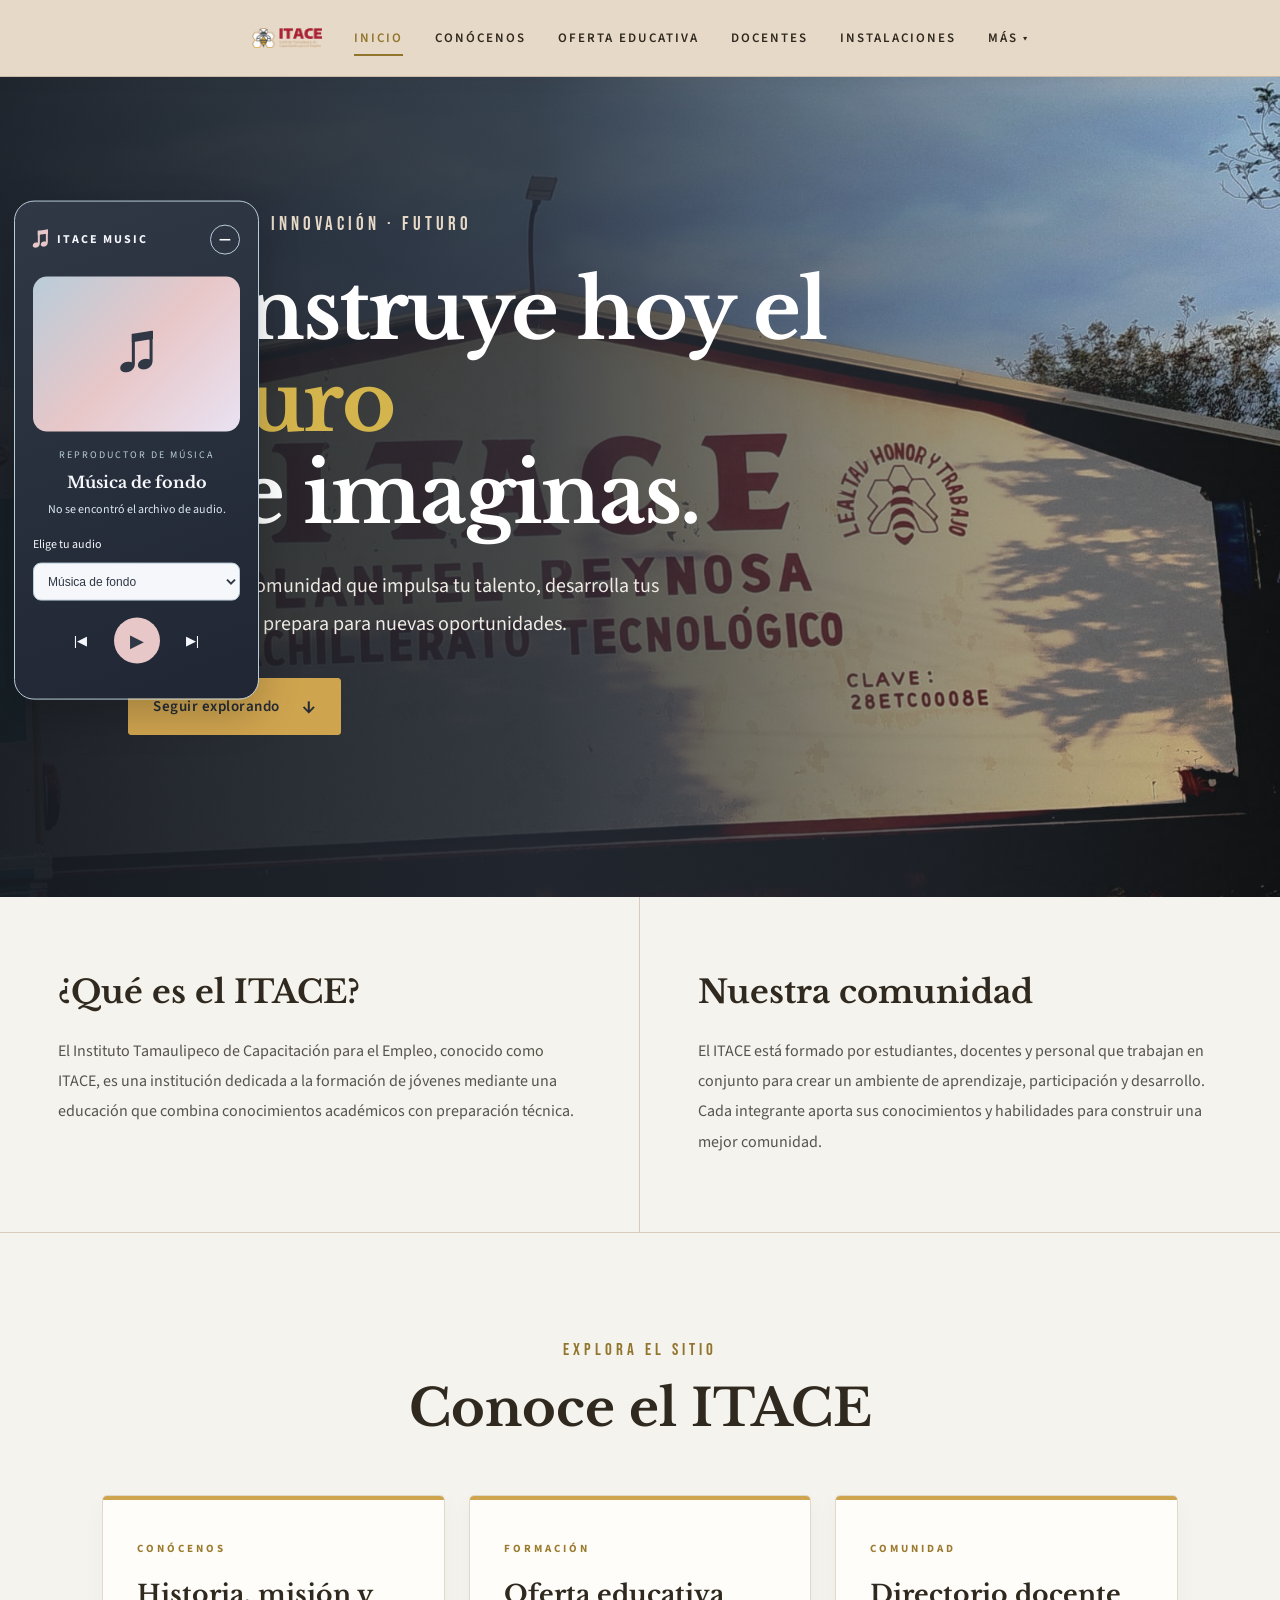
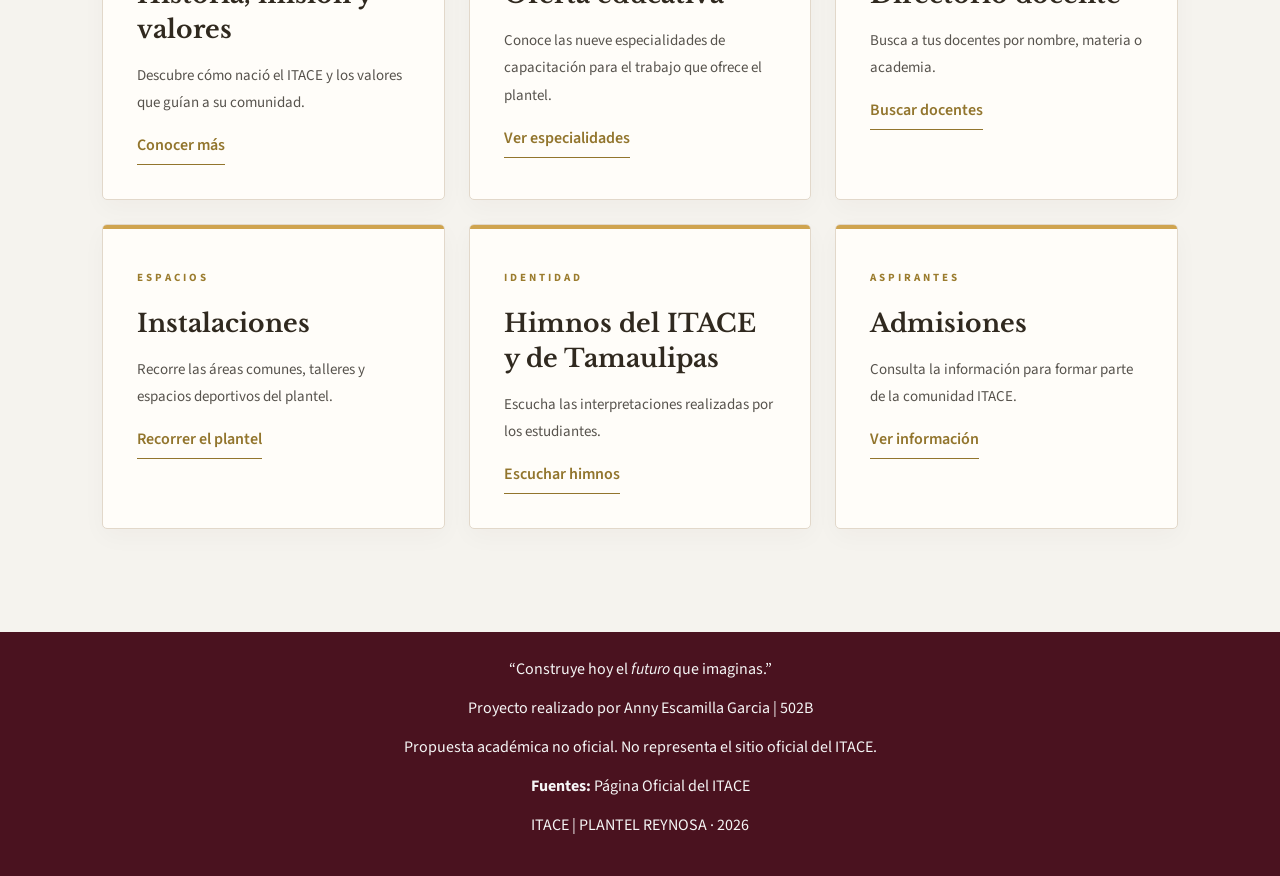
==== commit 101f21ae: "Separarcion del index a varias paginas enlacadas" ====
--- a/index.html
+++ b/index.html
@@ -1,397 +1,191 @@
 <!DOCTYPE html>
 <html lang="es">
+<head>
     <meta charset="UTF-8">
-<head>
-    <title>ITACE</title>
+    <meta name="viewport" content="width=device-width, initial-scale=1.0">
+    <meta name="description" content="Propuesta académica no oficial del portal del Instituto Tamaulipeco de Capacitación para el Empleo (ITACE), plantel Reynosa.">
+    <title>ITACE Reynosa | Inicio</title>
     <link href="https://fonts.googleapis.com/css2?family=Libre+Baskerville:ital,wght@0,400;0,700;1,400&family=Source+Sans+3:wght@300;400;600&family=Bebas+Neue&display=swap" rel="stylesheet">
     <link rel="stylesheet" href="style.css">
     <script src="script.js" defer></script>
 </head>
+<body>
+    <a class="saltar" href="#contenido">Saltar al contenido</a>
 
-<header>
-    <nav class="nav">
-        <a href="#inicio" class="logo-itace" aria-label="Ir al inicio">
-            <img src="img/ITACE.png" alt="Logo del ITACE">
-        </a>
-        
-        <a href="#inicio">INICIO</a>
-        <a href="#institucion">INSTITUCIÓN</a>
-        <a href="#valores">VALORES</a>
-        <a href="#himnos">HIMNOS</a>
-        <a href="#especialidades">ESPECIALIDADES</a>
-        <a href="#instalaciones">INSTALACIONES</a>
-        <a href="#ubicacion">UBICACIÓN</a>
-        <a href="#nosotros">NOSOTROS</a>
-    </nav>
-</header>
+    <header>
+        <nav class="nav" aria-label="Navegación principal">
+            <a href="index.html" class="logo-itace" aria-label="Ir al inicio">
+                <img src="img/ITACE.png" alt="Logo del ITACE">
+            </a>
 
-<body>
-    <main>
-        
+            <a href="index.html" aria-current="page">INICIO</a>
+            <a href="paginas/conocenos.html">CONÓCENOS</a>
+            <a href="paginas/oferta-educativa.html">OFERTA EDUCATIVA</a>
+            <a href="paginas/docentes.html">DOCENTES</a>
+            <a href="paginas/instalaciones.html">INSTALACIONES</a>
+
+            <details class="menu-mas">
+                <summary>MÁS ▾</summary>
+                <div class="menu-mas-lista">
+                    <a href="paginas/vida-estudiantil.html">Vida estudiantil</a>
+                    <a href="paginas/proyectos.html">Proyectos estudiantiles</a>
+                    <a href="paginas/noticias.html">Noticias</a>
+                    <a href="paginas/eventos.html">Eventos y conferencias</a>
+                    <a href="paginas/admisiones.html">Admisiones</a>
+                    <a href="paginas/identidad.html">Identidad y orgullo ITACE</a>
+                    <a href="paginas/galeria.html">Galería</a>
+                    <a href="paginas/preguntas.html">Preguntas frecuentes</a>
+                    <a href="paginas/contacto.html">Contacto y ubicación</a>
+                </div>
+            </details>
+        </nav>
+    </header>
+
+    <main id="contenido">
+
+        <!-- PORTADA -->
         <section class="hero" id="inicio">
             <div class="hero-contenido">
                 <span class="hero-etiqueta">FORMACIÓN · INNOVACIÓN · FUTURO</span>
                 <h1>Construye hoy el<span>futuro</span> que imaginas.</h1>
                 <p>Descubre una comunidad que impulsa tu talento, desarrolla tus habilidades y te prepara para nuevas oportunidades.</p>
-                
+
                 <a href="#institucion" class="hero-boton">Seguir explorando
                     <span aria-hidden="true">↓</span>
                 </a>
             </div>
         </section>
-        
-        <!-- BLOQUES -->
-         <section class="info-strip" id="institucion">
+
+        <!-- BLOQUES DE PRESENTACIÓN -->
+        <section class="info-strip" id="institucion">
             <div class="info-bloque">
                 <h2>¿Qué es el ITACE?</h2>
-                <p>El Instituto Tamaulipeco de Capacitación para el Empleo, conocido como ITACE, es una institución dedicada a la 
+                <p>El Instituto Tamaulipeco de Capacitación para el Empleo, conocido como ITACE, es una institución dedicada a la
                     formación de jóvenes mediante una educación que combina conocimientos académicos con preparación técnica.</p>
             </div>
 
             <div class="info-bloque">
                 <h2>Nuestra comunidad</h2>
-                <p>El ITACE está formado por estudiantes, docentes y personal que trabajan en conjunto para crear un ambiente de 
-                    aprendizaje,participación y desarrollo. Cada integrante aporta sus conocimientos y habilidades para construir una 
+                <p>El ITACE está formado por estudiantes, docentes y personal que trabajan en conjunto para crear un ambiente de
+                    aprendizaje, participación y desarrollo. Cada integrante aporta sus conocimientos y habilidades para construir una
                     mejor comunidad.</p>
             </div>
         </section>
-        <br>
 
-        <section class="seccion" id="historia">
-            <div class="historia-ovalo">
-                <div class="historia-img">
-                    <img src="img/profe-lerma-anaya.jpg">
-                </div>
-                
-                <div class="historia-texto">
-                    <h2>HISTORIA DEL ITACE</h2>
-                    <p>El ITACE nació hace 41 años como una escuela de oficios fundada por el Profr. Arturo Lerma Anaya</p>
-                    <p>En agosto de 1984, siendo Gobernador del Estado el Dr. Emilio Martínez Manautou, se funda en Cd. Victoria el 
-                        primer plantel del Instituto Tamaulipeco de Capacitación para el Empleo (ITACE), con el objetivo de preparar y 
-                        capacitar al alumno para el empleo calificado.</p>
-                    <p>En 1991, el Gobierno del Ing. Américo Villarreal Guerra, firma con la Secretaría de Educación Pública Federal el 
-                        Convenio de Coordinación para creación, operación y apoyo financiero de las Unidades de Altamira y Reynosa.
-                        Gracias a ese impulso, el ITACE evolucionó hasta consolidarse como un modelo único que integra Bachillerato 
-                        Tecnológico y Capacitación para el Trabajo.</p>
-                </div>
-            </div>
-        </section>
-        
-        <!-- VALORES -->
-        <section class="seccion-valores" id="valores">
+        <!-- ACCESOS A LAS PÁGINAS PRINCIPALES -->
+        <section class="seccion-valores" id="explora">
             <div class="titulo-seccion">
-                <span>LEALTAD, HONOR Y TRABAJO</span>
-                <h2>VALORES ITACE</h2>
+                <span>EXPLORA EL SITIO</span>
+                <h2>Conoce el ITACE</h2>
             </div>
 
             <div class="valores-grid">
-                
                 <article class="valores">
                     <div class="valores-contenido">
-                        <img src="img/carreras-valores/mision-itace.jpg" width="230px">
-                        <h3>MISION</h3>
-                        <p>Ofrecer bachillerato tecnológico y capacitación para el trabajo formando personal calificado, para satisfacer 
-                            la demanda laboral del sector productivo, impulsando el desarrollo económico del país.</p>
+                        <small>CONÓCENOS</small>
+                        <h3>Historia, misión y valores</h3>
+                        <p>Descubre cómo nació el ITACE y los valores que guían a su comunidad.</p>
+                        <a class="acceso-enlace" href="paginas/conocenos.html">Conocer más</a>
                     </div>
                 </article>
 
                 <article class="valores">
                     <div class="valores-contenido">
-                        <img src="img/carreras-valores/vision-itace.jpeg" width="300px">
-                        <h3>VISION</h3>
-                        <p>Ser reconocidos como la mejor opción educativa tecnológica, líder en formación innovadora y humana, 
-                            contribuyendo a mejorar la calidad de vida de jóvenes y adultos al brindarles las herramientas, conocimientos 
-                            y valores necesarios para alcanzar sus metas y construir un mejor futuro.</p>
+                        <small>FORMACIÓN</small>
+                        <h3>Oferta educativa</h3>
+                        <p>Conoce las nueve especialidades de capacitación para el trabajo que ofrece el plantel.</p>
+                        <a class="acceso-enlace" href="paginas/oferta-educativa.html">Ver especialidades</a>
                     </div>
                 </article>
-                
+
                 <article class="valores">
                     <div class="valores-contenido">
-                        <img src="img/carreras-valores/valores-itace.jpg" width="380px">
-                        <h3>VALORES</h3>
-                        <p>
-                            <b>Lealtad:</b>
-                            Identificación con la institución y sus ideales.<br>
-                            
-                            <b>Honor:</b>
-                            Impulsa a comportarse de modo que merezca la consideración y respeto de la gente.<br>
-                            
-                            <b>Trabajo:</b>
-                            Unificación de esfuerzos para obtener excelentes resultados.<br>
-                            
-                            <b>Calidad Profesional:</b>
-                            Personal calificado en constante formación.
-                        </p>
+                        <small>COMUNIDAD</small>
+                        <h3>Directorio docente</h3>
+                        <p>Busca a tus docentes por nombre, materia o academia.</p>
+                        <a class="acceso-enlace" href="paginas/docentes.html">Buscar docentes</a>
+                    </div>
+                </article>
+
+                <article class="valores">
+                    <div class="valores-contenido">
+                        <small>ESPACIOS</small>
+                        <h3>Instalaciones</h3>
+                        <p>Recorre las áreas comunes, talleres y espacios deportivos del plantel.</p>
+                        <a class="acceso-enlace" href="paginas/instalaciones.html">Recorrer el plantel</a>
+                    </div>
+                </article>
+
+                <article class="valores">
+                    <div class="valores-contenido">
+                        <small>IDENTIDAD</small>
+                        <h3>Himnos del ITACE y de Tamaulipas</h3>
+                        <p>Escucha las interpretaciones realizadas por los estudiantes.</p>
+                        <a class="acceso-enlace" href="paginas/identidad.html">Escuchar himnos</a>
+                    </div>
+                </article>
+
+                <article class="valores">
+                    <div class="valores-contenido">
+                        <small>ASPIRANTES</small>
+                        <h3>Admisiones</h3>
+                        <p>Consulta la información para formar parte de la comunidad ITACE.</p>
+                        <a class="acceso-enlace" href="paginas/admisiones.html">Ver información</a>
                     </div>
                 </article>
             </div>
         </section>
+    </main>
 
-        <!--HIMNOS-->
-        <section class="himnos" id="himnos">
-            <div class="titulo-seccion">
-                <span>IDENTIDAD Y TRADICIÓN</span>
-                <h2>HIMNOS</h2>
-                <p>Conoce los himnos que representan a nuestra comunidad educativa.</p>
-            </div>
-
-            <div class="himnos-grid">
-            <!-- VIDEO 1 -->
-            <article class="himno-tarjeta">
-                <div class="himno-video">
-                    <video controls preload="metadata" playsinline>
-                        <source src="videos/himno-itace.mp4" type="video/mp4">
-                    </video>
-                </div>
-                
-                <div class="himno-info">
-                    <span class="himno-etiqueta">01</span>
-                    <h3>Himno del ITACE</h3>
-                    <p>Una composición que representa la identidad, los valores y el sentido de pertenencia de nuestra institución.</p>
-                    <a class="himno-ver-letra" href="img/himno-itace.webp"> Ver letra ↗</a>
-                </div>
-            </article>
-            
-            <!-- VIDEO 2 -->
-            <article class="himno-tarjeta">
-                <div class="himno-video">
-                    <video controls preload="metadata" playsinline>
-                    <source src="videos/himno-tamaulipas.mp4" type="video/mp4">
-                    </video>
-                </div>
-
-                <div class="himno-info">
-                    <span class="himno-etiqueta">02</span>
-                    <h3>Himno de Tamaulipas</h3>
-                    <p>Una expresión musical que destaca la identidad, la historia y el orgullo de pertenecer a nuestro estado.</p>
-                    <a class="himno-ver-letra" href="img/himno-tamaulipas.jpg"> Ver letra ↗</a>
-                </div>
-            </article>
-            </div>
-        </section>
-        
-        <!-- ESPECIALIDADES -->
-         <section class="especialidades" id="especialidades">
-            <div class="titulo-seccion">
-                <span>FORMACIÓN</span>
-                <h2>Nuestras especialidades</h2>
-            </div>
-
-            <div class="especialidades-grid">
-                <div class="especialidad">
-                    <img src="img/carreras-valores/programacion.jpg" width="280px">
-                    <br>
-                    <span>01</span>
-                    <h3>Programación</h3>
-                    <p>Desarrollo de aplicaciones, páginas web y programas informáticos para resolver problemas mediante la tecnología.</p>
-                </div>
-
-                <div class="especialidad">
-                    <img src="img/carreras-valores/semiconductores.jpg" width="280px">
-                    <br>
-                    <span>02</span>
-                    <h3>Semiconductores y Microelectrónica</h3>
-                    <p>Estudio y desarrollo de componentes electrónicos diminutos, como microchips y semiconductores, esenciales para la 
-                        tecnología moderna.</p>
-                </div>
-
-                <div class="especialidad">
-                    <img src="img/carreras-valores/diseño-grafico.png" width="260px">
-                    <br>
-                    <span>03</span>
-                    <h3>Diseño Gráfico Digital</h3>
-                    <p>Creación de ilustraciones, logotipos y contenido visual digital para comunicar ideas de forma creativa.</p>
-                </div>
-
-                <div class="especialidad">
-                    <img src="img/carreras-valores/mantenimiento-industrial.png" width="280px">
-                    <br>
-                    <span>04</span>
-                    <h3>Mantenimiento Industrial</h3>
-                    <p>Instalación, revisión y reparación de maquinaria y equipos para garantizar su funcionamiento seguro y eficiente.</p>
-                </div>
-
-                <div class="especialidad">
-                    <img src="img/carreras-valores/logistica.jpg" width="280px">
-                    <br>
-                    <span>05</span>
-                    <h3>Logística</h3>
-                    <p>Organización y control del almacenamiento, transporte y distribución de productos para optimizar los procesos de 
-                        una empresa.</p>
-                </div>
-
-                <div class="especialidad">
-                    <img src="img/carreras-valores/ia.jpg" width="300px">
-                    <br>
-                    <span>06</span>
-                    <h3>Inteligencia Artificial</h3>
-                    <p>Desarrollo y aplicación de sistemas capaces de analizar información, reconocer patrones y realizar tareas de 
-                        manera inteligente.</p>
-                </div>
-
-                <div class="especialidad">
-                    <img src="img/carreras-valores/ciberseguridad.jpeg" width="280px">
-                    <br>
-                    <span>07</span>
-                    <h3>Ciberseguridad</h3>
-                    <p>Protección de sistemas, redes y datos digitales frente a amenazas, ataques informáticos y accesos no autorizados.</p>
-                </div>
-
-                <div class="especialidad">
-                    <img src="img/carreras-valores/mantenimiento-automotriz.jpg" width="300px">
-                    <br>
-                    <span>08</span>
-                    <h3>Mantenimiento Automotriz</h3>
-                    <p>Diagnóstico, revisión y reparación de vehículos para conservar su funcionamiento, rendimiento y seguridad.</p>
-                </div>
-
-                <div class="especialidad">
-                    <img src="img/carreras-valores/electronica.webp" width="280px">
-                    <br>
-                    <span>09</span>
-                    <h3>Electrónica</h3>
-                    <p>Diseño, análisis y reparación de circuitos y sistemas electrónicos utilizados en dispositivos y equipos 
-                        tecnológicos.</p>
-                </div>
-            </div>
-        </section>
-        
-        <!-- INSTALACIONES -->
-         <section class="instalaciones" id="instalaciones">
-            <div class="titulo-seccion">
-                <div>
-                    <p>GALERIA ITACE</p>
-                    <h2>Conoce nuestras instalaciones</h2>
-                </div>
-                
-                <div class="linea-decor"></div>
-            </div>
-
-            <div class="instalaciones-fts">
-                <div class="zona-ft">
-                    <button class="flecha-ft anterior" id="ft-anterior" type="button" aria-label="ft-anterior">‹</button>
-                    
-                    <div class="marco">
-                        <img id="ft" src="img/instalaciones/entrada.png" alt="Entrada del ITACE" data-figura="0">
-                    </div>
-                    
-                    <button class="flecha-ft siguiente" id="ft-siguiente" type="button" aria-label="Siguiente ft">›</button>
-                    <span class="contador-fts" id="contador-fts">01/21</span>
-                </div>
-
-                <div class="datos-img">
-                    <h3 id="nombre-lugar">ENTRADA DEL ITACE</h3>
-                    <div class="adorno">━━━━━━━━━━━━</div>
-                    <p id="descripcion-lugar"></p>
-                </div>
-            </div>
-        </section>
-           
-        <!-- UBICACIÓN -->
-        <section class="ubicacion" id="ubicacion">
-            <div class="titulo-seccion">
-                <div>
-                    <p>ENCUÉNTRANOS</p>
-                    <h2>¿Dónde estamos?</h2>
-                </div>
-                
-                <div class="linea-decor"></div>
-            </div>
-            
-            <div class="ubicacion-contenido">
-                <div class="ubicacion-info">
-                    <h3>Visítanos en nuestro plantel</h3>
-                    <p>Conoce la ubicación del Instituto Tamaulipeco de Capacitación para el Empleo y consulta el mapa para planear tu 
-                        visita.
-                    </p>
-                    
-                    <a class="boton-mapa" href="https://www.google.com/maps/search/?api=1&query=ITACE+Reynosa+Tamaulipas"target="_blank"
-                    rel="noopener noreferrer">Ver cómo llegar ↗</a>
-                </div>
-                
-                <div class="mapa-contenedor">
-                    <iframe src="https://maps.google.com/maps?q=ITACE%20Reynosa%20Tamaulipas&t=&z=15&ie=UTF8&iwloc=&output=embed"
-                    title="Ubicación del ITACE en Google Maps" loading="lazy" referrerpolicy="no-referrer-when-downgrade" allowfullscreen>
-                    </iframe>
-                </div>
-            </div>
-        </section>
-        
-        <!-- NOSOTROS -->
-        <section class="nosotros" id="nosotros">
-            <div class="nosotros-texto">
-                <span>CONÓCENOS</span>
-                <h2>Más que una escuela,una comunidad.</h2>
-                <p>Somos una comunidad educativa que busca impulsar el desarrollo académico, técnico y personal de nuestros estudiantes.
-                    A través de esta página queremos compartir nuestras actividades, proyectos, experiencias y todo aquello que 
-                    representa al ITACE.</p>
-                    
-                    <button class="enlace-nosotros" id="externalBtn" type="button">Conoce más sobre nosotros → </button>
-            </div>
-        </section>
-    </main>
-    
     <!-- REPRODUCTOR MUSICAL LATERAL -->
-    <aside class="reproductor-musical" id="reproductor-musical">
+    <aside class="reproductor-musical" id="reproductor-musical" aria-label="Reproductor de música">
         <div class="reproductor-encabezado">
             <div class="reproductor-marca">
-                <span class="reproductor-icono">♫</span>
+                <span class="reproductor-icono" aria-hidden="true">♫</span>
                 <span>ITACE MUSIC</span>
             </div>
 
-        <button
-            type="button"
-            id="reproductor-minimizar"
-            class="reproductor-control-ventana"
-            aria-label="Minimizar reproductor"
-            title="Minimizar o expandir">
-            −
-        </button>
-        </div>
-        
-        <div class="reproductor-contenido" id="reproductor-contenido">
-        <div class="reproductor-portada">
-            <span>♫</span>
+            <button
+                type="button"
+                id="reproductor-minimizar"
+                class="reproductor-control-ventana"
+                aria-label="Minimizar reproductor"
+                title="Minimizar o expandir">
+                −
+            </button>
         </div>
 
-        <p class="reproductor-subtitulo">REPRODUCTOR DE MUSICA</p>
-        <h3 id="cancion-titulo">Selecciona una canción</h3>
-        <p id="cancion-estado">Lista para reproducir</p>
+        <div class="reproductor-contenido" id="reproductor-contenido">
+            <div class="reproductor-portada">
+                <span aria-hidden="true">♫</span>
+            </div>
 
-        <label for="lista-canciones">Elige tu audio</label>
-        <select id="lista-canciones">
-            <option value="audio/musica de fondo.mp3">
-                Música de fondo
-            </option>
-            <option value="audio/himno-itace.mp3">
-                Himno del ITACE
-            </option>
-            <option value="audio/himno-tamaulipas.mp3">
-                Himno de Tamaulipas
-            </option>
-        </select>
+            <p class="reproductor-subtitulo">REPRODUCTOR DE MÚSICA</p>
+            <h3 id="cancion-titulo">Selecciona una canción</h3>
+            <p id="cancion-estado">Lista para reproducir</p>
 
-        <audio id="audio-reproductor" preload="metadata"></audio>
+            <label for="lista-canciones">Elige tu audio</label>
+            <select id="lista-canciones">
+                <option value="audio/musica-de-fondo.mp3">Música de fondo</option>
+                <option value="audio/himno-itace.mp3">Himno del ITACE</option>
+                <option value="audio/himno-tamaulipas.mp3">Himno de Tamaulipas</option>
+            </select>
 
-        <div class="reproductor-botones">
-            <button type="button" id="audio-anterior" aria-label="Audio anterior">
-                |◀
-            </button>
-            <button type="button" id="audio-play" aria-label="Reproducir o pausar">
-                ▶
-            </button>
-            <button type="button" id="audio-siguiente" aria-label="Audio siguiente">
-                ▶|
-            </button>
+            <audio id="audio-reproductor" preload="metadata"></audio>
+
+            <div class="reproductor-botones">
+                <button type="button" id="audio-anterior" aria-label="Audio anterior">|◀</button>
+                <button type="button" id="audio-play" aria-label="Reproducir o pausar">▶</button>
+                <button type="button" id="audio-siguiente" aria-label="Audio siguiente">▶|</button>
+            </div>
         </div>
-    </div>
-</aside>
-
+    </aside>
 
     <footer class="pie-pagina">
         <p>“Construye hoy el <em>futuro</em> que imaginas.”</p>
         <p class="aviso-fan">Proyecto realizado por Anny Escamilla Garcia  |  502B</p>
-        <p><b>Fuentes:</b>Pagina Oficial del ITACE</p>
+        <p>Propuesta académica no oficial. No representa el sitio oficial del ITACE.</p>
+        <p><b>Fuentes:</b> Página Oficial del ITACE</p>
         <p>ITACE | PLANTEL REYNOSA · 2026</p>
     </footer>
 </body>
--- a/style.css
+++ b/style.css
@@ -1,3 +1,25 @@
+/* =====================================================
+   1. VARIABLES Y BASE
+===================================================== */
+:root {
+    --crema: #f5f3ee;
+    --arena: #e6d9c7;
+    --arena-suave: #e8e5dc;
+    --borde: #d8cbbb;
+    --borde-osc: #c9bba7;
+    --dorado: #cfa44f;
+    --dorado-osc: #92752d;
+    --tinta: #30291f;
+    --texto: #57534d;
+    --vino: #4a121f;
+    --rosa: #9b626b;
+    --azul-osc: #303846;
+    --alto-nav: 76px;
+    --fuente-texto: "Source Sans 3", sans-serif;
+    --fuente-titulo: "Libre Baskerville", Georgia, serif;
+    --fuente-display: "Bebas Neue", sans-serif;
+}
+
 * {
     margin: 0;
     padding: 0;
@@ -8,26 +30,27 @@
     scroll-padding-top: 85px;
 }
 body {
-    font-family: "Source Sans 3", sans-serif;
-    background: linear-gradient(90deg, 
-    #f5f3ee 0%, 
-    #e8e5dc 30%, 
-    #d8cbbb 60%, 
+    font-family: var(--fuente-texto);
+    background: linear-gradient(90deg,
+    #f5f3ee 0%,
+    #e8e5dc 30%,
+    #d8cbbb 60%,
     #f5f7fa 100%);
     color: #252525;
     line-height: 1.7;
 }
-h1,h2,h3 {
-    font-family: "Libre Baskerville", Georgia, serif;
+h1, h2, h3 {
+    font-family: var(--fuente-titulo);
     line-height: 1.25;
 }
-img,video {max-width: 100%;}
-button:focus-visible,
-a:focus-visible {
-    outline: 2px solid #92752d;
-    outline-offset: 4px;
-}
+img, video {max-width: 100%;}
+[hidden] {display: none !important;}
 section {scroll-margin-top: 80px;}
+
+
+/* =====================================================
+   2. NAV
+===================================================== */
 header {
     position: sticky;
     top: 0;
@@ -35,14 +58,14 @@
 }
 .nav {
     width: 100%;
-    min-height: 76px;
+    min-height: var(--alto-nav);
     padding: 12px 5%;
     display: flex;
     justify-content: center;
     align-items: center;
     gap: clamp(15px, 2.5vw, 36px);
-    background-color: #e6d9c7;
-    border-bottom: 1px solid #c9bba7;
+    background-color: var(--arena);
+    border-bottom: 1px solid var(--borde-osc);
     box-shadow: 0 4px 18px #0000000a;
     position: sticky;
     top: 0;
@@ -50,8 +73,8 @@
 }
 .logo-itace {
     display: flex;
-    align-items: left;
-    justify-content: left;
+    align-items: center;
+    justify-content: flex-start;
     flex-shrink: 0;
     text-decoration: none;
 }
@@ -63,38 +86,85 @@
     transition: transform .3s ease;
 }
 .logo-itace:hover img {transform: scale(1.07);}
-.nav a {
+.logo-itace::after {display: none;}
+.nav a,
+.menu-mas summary {
     position: relative;
     text-decoration: none;
-    color: #30291f;
-    font-family: "Source Sans 3", sans-serif;
+    color: var(--tinta);
+    font-family: var(--fuente-texto);
     font-size: 13px;
     font-weight: 600;
     letter-spacing: 2px;
     white-space: nowrap;
+    cursor: pointer;
     transition: color .25s ease;
 }
-.nav a::after {
+.nav a::after,
+.menu-mas summary::after {
     content: "";
     position: absolute;
     left: 0;
     bottom: -7px;
     width: 0;
     height: 2px;
-    background-color: #92752d;
+    background-color: var(--dorado-osc);
     transition: width .25s ease;
 }
-.nav a:hover {color: #92752d;}
-.nav a:hover::after {width: 100%;}
-
-/* PORTADA */
-
+.nav a:hover,
+.nav a[aria-current="page"],
+.menu-mas summary:hover,
+.menu-mas[open] > summary,
+.menu-mas summary.activo {color: var(--dorado-osc);}
+.nav a:hover::after,
+.nav a[aria-current="page"]::after,
+.menu-mas summary:hover::after,
+.menu-mas summary.activo::after {width: 100%;}
+.menu-mas summary {list-style: none;}
+.menu-mas summary::-webkit-details-marker {display: none;}
+.menu-mas-lista {
+    position: absolute;
+    top: 100%;
+    right: 5%;
+    min-width: 280px;
+    display: flex;
+    flex-direction: column;
+    padding: 8px 0;
+    background-color: var(--arena);
+    border: 1px solid var(--borde-osc);
+    border-top: none;
+    box-shadow: 0 14px 28px #00000018;
+    z-index: 1001;
+}
+.menu-mas-lista a {
+    padding: 11px 22px;
+    letter-spacing: 1.5px;
+}
+.menu-mas-lista a::after {display: none;}
+.menu-mas-lista a:hover,
+.menu-mas-lista a[aria-current="page"] {background-color: var(--crema);}
+
+.saltar {
+    position: absolute;
+    left: -9999px;
+    top: 0;
+    background: #111;
+    color: #fff;
+    padding: 10px 16px;
+    z-index: 2000;
+}
+.saltar:focus {left: 10px; top: 10px;}
+
+
+/* =====================================================
+   3. PORTADA
+===================================================== */
 .hero {
     position: relative;
     isolation: isolate;
     width: 100%;
     min-height: 650px;
-    height: min(820px, calc(100vh - 76px));
+    height: min(820px, calc(100vh - var(--alto-nav)));
     display: flex;
     align-items: center;
     padding: 80px 10% 110px;
@@ -111,7 +181,7 @@
     z-index: -1;
     background: linear-gradient(
         90deg,
-        #171b22eF 0%,
+        #171b22ef 0%,
         #252b35d9 42%,
         #30384680 72%,
         #30384630 100%
@@ -128,15 +198,15 @@
     display: inline-block;
     margin-bottom: 24px;
     padding-left: 14px;
-    border-left: 3px solid #cfa44f;
-    font-family: "Bebas Neue", sans-serif;
+    border-left: 3px solid var(--dorado);
+    font-family: var(--fuente-display);
     font-size: 19px;
     letter-spacing: 4px;
-    color: #e6d9c7;
+    color: var(--arena);
 }
 .hero-contenido h1 {
     max-width: 800px;
-    font-family: "Libre Baskerville", Georgia, serif;
+    font-family: var(--fuente-titulo);
     font-size: clamp(43px, 6.5vw, 82px);
     font-weight: 700;
     line-height: 1.12;
@@ -151,7 +221,7 @@
 .hero-contenido p {
     max-width: 600px;
     margin-bottom: 35px;
-    font-family: "Source Sans 3", sans-serif;
+    font-family: var(--fuente-texto);
     font-size: clamp(17px, 1.8vw, 20px);
     line-height: 1.9;
     color: #f0ece5;
@@ -163,12 +233,12 @@
     gap: 22px;
     min-height: 55px;
     padding: 15px 24px;
-    background-color: #cfa44f;
-    border: 1px solid #cfa44f;
+    background-color: var(--dorado);
+    border: 1px solid var(--dorado);
     border-radius: 3px;
     color: #252b35;
     text-decoration: none;
-    font-family: "Source Sans 3", sans-serif;
+    font-family: var(--fuente-texto);
     font-size: 15px;
     font-weight: 600;
     letter-spacing: .5px;
@@ -184,15 +254,14 @@
     transition: transform .3s ease;
 }
 .hero-boton:hover {
-    background-color: #e6d9c7;
-    border-color: #e6d9c7;
+    background-color: var(--arena);
+    border-color: var(--arena);
     color: #252b35;
     transform: translateY(-3px);
     box-shadow: 0 8px 24px #00000030;
 }
 .hero-boton:hover span {transform: translateY(4px);}
 
-/* ANIMACIÓN DE ENTRADA */
 @keyframes hero-aparecer {
     from {
         opacity: 0;
@@ -203,85 +272,93 @@
         transform: translateY(0);
     }
 }
-/* BLOQUES */
-
+
+
+/* =====================================================
+   4. BLOQUES DE INFORMACIÓN
+===================================================== */
 .info-strip {
     display: grid;
     grid-template-columns: repeat(2, minmax(0, 1fr));
-    background-color: #f5f3ee;
-    border-bottom: 1px solid #d8cbbb;
+    background-color: var(--crema);
+    border-bottom: 1px solid var(--borde);
 }
 .info-bloque {
     padding: clamp(40px, 6vw, 75px) 9%;
     min-height: 290px;
     transition: background-color .3s ease;
 }
-.info-bloque:first-child {border-right: 1px solid #d8cbbb;}
+.info-bloque:first-child {border-right: 1px solid var(--borde);}
 .info-bloque:hover {background-color: #eee7dc;}
 .info-bloque h2 {
-    font-family: "Libre Baskerville", Georgia, serif;
     font-size: clamp(25px, 2.5vw, 36px);
     line-height: 1.3;
     margin-bottom: 22px;
-    color: #30291f;
+    color: var(--tinta);
 }
 .info-bloque p {
     max-width: 560px;
-    color: #57534d;
+    color: var(--texto);
     font-size: 16px;
     line-height: 1.9;
 }
 
-/* ==========================
-    TÍTULOS DE LAS SECCIONES
-============================= */
-
+
+/* =====================================================
+   5. TÍTULOS DE SECCIÓN
+===================================================== */
 .titulo-seccion {
     text-align: center;
     margin-bottom: 55px;
 }
 .titulo-seccion span {
     display: inline-block;
-    font-family: "Bebas Neue", sans-serif;
+    font-family: var(--fuente-display);
     font-size: 17px;
     font-weight: normal;
     letter-spacing: 4px;
-    color: #92752d;
+    color: var(--dorado-osc);
 }
 .titulo-seccion h2 {
-    font-family: "Libre Baskerville", Georgia, serif;
     font-size: clamp(32px, 4vw, 52px);
     margin-top: 12px;
-    color: #30291f;
-}
-/* HISTORIA */
-.historia-ovalo{
-    max-width:1000px;
-    margin:auto;
-    padding:clamp(22px,4vw,55px);
-    display:grid;
-    grid-template-columns:minmax(260px,.9fr) 1.1fr;
-    gap:clamp(28px,5vw,60px);
-    align-items:center;
-    border-radius:48% 52% 42% 58% / 10% 12% 12% 10%;
-    box-shadow:0 22px 50px #30384622
-}
-.historia-img img{
-    width:100%;
-    object-fit:cover;
-    border-radius:46% 46% 42% 42%;
-}
-.historia-texto h2{text-align:left}
-.historia-texto p{
-    color:#252525;
-    margin-bottom:10px
-}
-
-/* VALORES */
-
+    color: var(--tinta);
+}
+
+
+/* =====================================================
+   6. HISTORIA
+===================================================== */
+.seccion {padding: clamp(55px, 7vw, 85px) 6%;}
+.historia-ovalo {
+    max-width: 1000px;
+    margin: auto;
+    padding: clamp(22px, 4vw, 55px);
+    display: grid;
+    grid-template-columns: minmax(260px, .9fr) 1.1fr;
+    gap: clamp(28px, 5vw, 60px);
+    align-items: center;
+    border-radius: 48% 52% 42% 58% / 10% 12% 12% 10%;
+    box-shadow: 0 22px 50px #30384622;
+}
+.historia-img img {
+    width: 100%;
+    object-fit: cover;
+    border-radius: 46% 46% 42% 42%;
+}
+.historia-texto h2 {text-align: left;}
+.historia-texto p {
+    color: #252525;
+    margin-bottom: 10px;
+}
+
+
+/* =====================================================
+   7. VALORES 
+===================================================== */
 .seccion-valores {
     padding: clamp(65px, 8vw, 105px) 8%;
-    background-color: #f5f3ee;
+    background-color: var(--crema);
 }
 .valores-grid {
     display: grid;
@@ -305,11 +382,11 @@
     content: "";
     display: block;
     height: 4px;
-    background-color: #cfa44f;
+    background-color: var(--dorado);
 }
 .valores:hover {
     transform: translateY(-7px);
-    border-color: #cfa44f;
+    border-color: var(--dorado);
     box-shadow: 0 16px 35px #30291f16;
 }
 .valores-contenido {padding: clamp(22px, 3vw, 34px);}
@@ -320,25 +397,41 @@
     letter-spacing: 3px;
 }
 .valores-contenido h3 {
-    font-family: "Libre Baskerville", Georgia, serif;
     font-size: 25px;
     line-height: 1.4;
     margin: 15px 0;
-    color: #30291f;
+    color: var(--tinta);
 }
 .valores-contenido p {
-    color: #57534d;
+    color: var(--texto);
     font-size: 15px;
     line-height: 1.85;
     margin-bottom: 15px;
 }
 .valores-contenido b {color: #725b25;}
 
-/* ESPECIALIDADES */
-
+/* Enlace de las tarjetas de acceso del inicio */
+.acceso-enlace {
+    display: inline-block;
+    padding-bottom: 5px;
+    border-bottom: 1px solid var(--dorado-osc);
+    color: var(--dorado-osc);
+    font-weight: 600;
+    text-decoration: none;
+    transition: color .2s ease, transform .2s ease;
+}
+.acceso-enlace:hover {
+    color: var(--tinta);
+    transform: translateX(4px);
+}
+
+
+/* =====================================================
+   8. ESPECIALIDADES
+===================================================== */
 .especialidades {
     padding: clamp(65px, 8vw, 105px) 8%;
-    background-color: #e8e5dc;
+    background-color: var(--arena-suave);
 }
 .especialidades-grid {
     display: grid;
@@ -350,7 +443,7 @@
     position: relative;
     padding: 35px 28px;
     min-height: 260px;
-    background-color: #e8e5dc;
+    background-color: var(--arena-suave);
     border-right: 1px solid #c8bda9;
     border-bottom: 1px solid #c8bda9;
     transition:
@@ -358,31 +451,32 @@
         box-shadow .3s ease;
 }
 .especialidad:hover {
-    background-color: #f5f3ee;
-    box-shadow: inset 0 3px 0 #cfa44f;
+    background-color: var(--crema);
+    box-shadow: inset 0 3px 0 var(--dorado);
 }
 .especialidad span {
     display: inline-block;
-    font-family: "Bebas Neue", sans-serif;
+    font-family: var(--fuente-display);
     font-size: 28px;
     letter-spacing: 2px;
-    color: #92752d;
+    color: var(--dorado-osc);
 }
 .especialidad h3 {
-    font-family: "Libre Baskerville", Georgia, serif;
     font-size: clamp(21px, 2vw, 27px);
     line-height: 1.4;
     margin: 20px 0 14px;
-    color: #30291f;
+    color: var(--tinta);
 }
 .especialidad p {
-    color: #57534d;
+    color: var(--texto);
     font-size: 15px;
     line-height: 1.8;
 }
 
-/* INSTALACIONES */
-
+
+/* =====================================================
+   9. INSTALACIONES
+===================================================== */
 .instalaciones {
     padding: 80px 6%;
     color: #f5f7fa;
@@ -398,17 +492,16 @@
 }
 .instalaciones .titulo-seccion p {
     margin: 0 0 8px;
-    font-family: "Bebas Neue", sans-serif;
+    font-family: var(--fuente-display);
     font-size: 17px;
     letter-spacing: 4px;
     color: #725b25;
 }
 .instalaciones .titulo-seccion h2 {
     margin: 0;
-    font-family: "Libre Baskerville", Georgia, serif;
     font-size: clamp(29px, 3.5vw, 45px);
     line-height: 1.3;
-    color: #30291f;
+    color: var(--tinta);
     text-align: left;
 }
 .instalaciones .linea-decor {
@@ -472,7 +565,7 @@
     border: none;
     border-radius: 50%;
     background: transparent;
-    color: #30291f;
+    color: var(--tinta);
     font-family: sans-serif;
     font-size: 48px;
     line-height: 1;
@@ -487,19 +580,15 @@
 }
 .flecha-ft.anterior {left: -8px;}
 .flecha-ft.siguiente {right: -8px;}
-.flecha-ft:focus-visible {
-    outline: 2px solid #30291f;
-    outline-offset: 4px;
-}
 .contador-fts {
     position: absolute;
     right: 0;
     bottom: -32px;
-    font-family: "Source Sans 3", sans-serif;
+    font-family: var(--fuente-texto);
     font-size: 15px;
     font-weight: 600;
     letter-spacing: 2px;
-    color: #30291f;
+    color: var(--tinta);
 }
 .datos-img {
     min-width: 0;
@@ -507,10 +596,9 @@
 }
 .datos-img h3 {
     margin: 0;
-    font-family: "Libre Baskerville", Georgia, serif;
     font-size: clamp(30px, 3.5vw, 46px);
     line-height: 1.3;
-    color: #30291f;
+    color: var(--tinta);
     overflow-wrap: break-word;
 }
 .datos-img .adorno {
@@ -523,12 +611,10 @@
 }
 #descripcion-lugar {
     margin-bottom: 14px;
-    color: #57534d;
+    color: var(--texto);
     font-size: clamp(17px, 1.6vw, 21px);
     line-height: 1.9;
 }
-
-/* Animación de entrada de la imagen */
 
 @keyframes figura-entra {
     from {
@@ -541,8 +627,10 @@
     }
 }
 
-/* UBICACIÓN */
-
+
+/* =====================================================
+   10. UBICACIÓN
+===================================================== */
 .ubicacion {
     padding: 80px 6%;
     background: linear-gradient(
@@ -551,7 +639,7 @@
         #dceaf2 55%,
         #e9e2f2 100%
     );
-    color: #303846;
+    color: var(--azul-osc);
     overflow: hidden;
 }
 .ubicacion .titulo-seccion {
@@ -563,17 +651,16 @@
 }
 .ubicacion .titulo-seccion p {
     margin: 0 0 8px;
-    font-family: "Bebas Neue", sans-serif;
+    font-family: var(--fuente-display);
     font-size: 17px;
     letter-spacing: 4px;
-    color: #9b626b;
+    color: var(--rosa);
 }
 .ubicacion .titulo-seccion h2 {
     margin: 0;
-    font-family: "Libre Baskerville", Georgia, serif;
     font-size: clamp(29px, 3.5vw, 45px);
     line-height: 1.3;
-    color: #303846;
+    color: var(--azul-osc);
 }
 .ubicacion .linea-decor {
     flex: 1;
@@ -581,7 +668,7 @@
     height: 1px;
     background: linear-gradient(
         90deg,
-        #9b626b,
+        var(--rosa),
         transparent
     );
 }
@@ -596,10 +683,9 @@
 .ubicacion-info {padding: 30px 0;}
 .ubicacion-info h3 {
     margin: 0 0 18px;
-    font-family: "Libre Baskerville", Georgia, serif;
     font-size: clamp(24px, 2.5vw, 34px);
     line-height: 1.4;
-    color: #303846;
+    color: var(--azul-osc);
 }
 .ubicacion-info p {
     margin: 0 0 25px;
@@ -610,9 +696,9 @@
 .boton-mapa {
     display: inline-block;
     padding: 14px 23px;
-    border: 1px solid #9b626b;
+    border: 1px solid var(--rosa);
     border-radius: 8px;
-    background-color: #9b626b;
+    background-color: var(--rosa);
     color: #ffffff;
     font-size: 16px;
     text-decoration: none;
@@ -622,8 +708,8 @@
         box-shadow .25s ease;
 }
 .boton-mapa:hover {
-    background-color: #303846;
-    border-color: #303846;
+    background-color: var(--azul-osc);
+    border-color: var(--azul-osc);
     transform: translateY(-3px);
     box-shadow: 0 8px 20px #30384625;
 }
@@ -643,8 +729,10 @@
     border: 0;
 }
 
-/* NOSOTROS */
-
+
+/* =====================================================
+   11. NOSOTROS
+===================================================== */
 .nosotros {
     min-height: 600px;
     padding: 90px 8%;
@@ -668,7 +756,7 @@
 }
 .nosotros-texto > span {
     display: inline-block;
-    font-family: "Bebas Neue", sans-serif;
+    font-family: var(--fuente-display);
     font-size: 18px;
     font-weight: normal;
     letter-spacing: 4px;
@@ -676,7 +764,6 @@
 }
 .nosotros-texto h2 {
     max-width: 680px;
-    font-family: "Libre Baskerville", Georgia, serif;
     font-size: clamp(38px, 5vw, 62px);
     line-height: 1.15;
     margin: 22px 0 28px;
@@ -689,12 +776,14 @@
     color: #eeeeee;
 }
 .enlace-nosotros {
+    text-decoration: none;
     display: inline-block;
     color: #ffffff;
     background: transparent;
     border: none;
     border-bottom: 1px solid #ffffff;
     padding-bottom: 8px;
+    font-family: inherit;
     font-size: 16px;
     cursor: pointer;
     transition:
@@ -707,62 +796,41 @@
     border-color: #d4b44c;
     transform: translateY(-3px);
 }
-
-/* FOOTER */
-.pie-pagina{
-    background-color:#4a121f;
-    padding:10px;
-    text-align:center;
-    color:whitesmoke;
-}
-.pie-pagina p{margin-bottom:12px}
-.aviso-fan{color:whitesmoke}
-.enlace-footer{
-    border:0;
-    background:transparent;
-    color:#d4b44c;
-    text-decoration:underline;
-    text-underline-offset:4px;
-    padding:8px;
-    font-size:18px
-}
-
-/* ==================================================
-   HIMNOS DEL ITACE
-================================================== */
-
+.nosotros a{
+    text-decoration: none;
+    color:#9b7c2e;
+}
+
+
+/* =====================================================
+   12. HIMNOS
+===================================================== */
 .himnos {
     padding: 85px 6%;
     background: linear-gradient(135deg, #f5f7fa, #dceaf2, #e9e2f2);
-    color: #303846;
-}
-
+    color: var(--azul-osc);
+}
 .himnos .titulo-seccion {
     max-width: 1100px;
     margin: 0 auto 40px;
     text-align: center;
 }
-
 .himnos .titulo-seccion span {
-    color: #9b626b;
-    font-family: "Bebas Neue", sans-serif;
+    color: var(--rosa);
+    font-family: var(--fuente-display);
     font-size: 17px;
     letter-spacing: 4px;
 }
-
 .himnos .titulo-seccion h2 {
     margin: 10px 0;
-    font-family: "Libre Baskerville", Georgia, serif;
     font-size: clamp(30px, 4vw, 44px);
-    color: #303846;
-}
-
+    color: var(--azul-osc);
+}
 .himnos .titulo-seccion p {
     color: #4d5968;
     font-size: 17px;
     line-height: 1.7;
 }
-
 .himnos-grid {
     max-width: 1100px;
     margin: 0 auto;
@@ -770,7 +838,6 @@
     grid-template-columns: repeat(2, minmax(0, 1fr));
     gap: 28px;
 }
-
 .himno-tarjeta {
     overflow: hidden;
     border: 1px solid #d9e6f2;
@@ -779,71 +846,63 @@
     box-shadow: 0 12px 30px #30384615;
     transition: transform .25s ease, box-shadow .25s ease;
 }
-
 .himno-tarjeta:hover {
     transform: translateY(-5px);
     box-shadow: 0 18px 35px #30384625;
 }
-
 .himno-video {
     width: 100%;
     aspect-ratio: 16 / 9;
     background: #202633;
 }
-
 .himno-video video {
     display: block;
     width: 100%;
     height: 100%;
     object-fit: contain;
 }
-
-.himno-info {
-    padding: 24px;
-}
-
+.himno-info {padding: 24px;}
 .himno-etiqueta {
-    color: #9b626b;
-    font-family: "Bebas Neue", sans-serif;
+    color: var(--rosa);
+    font-family: var(--fuente-display);
     letter-spacing: 3px;
 }
-
 .himno-info h3 {
     margin: 10px 0;
-    font-family: "Libre Baskerville", Georgia, serif;
     font-size: 23px;
-    color: #303846;
-}
-
+    color: var(--azul-osc);
+}
 .himno-info p {
     color: #4d5968;
     font-size: 16px;
     line-height: 1.8;
 }
-
+.himno-ver-letra,
 .himno-ver-mas {
     display: inline-block;
     margin-top: 8px;
     padding-bottom: 5px;
-    border-bottom: 1px solid #9b626b;
-    color: #9b626b;
+    border-bottom: 1px solid var(--rosa);
+    color: var(--rosa);
     font-weight: 600;
     text-decoration: none;
     transition: color .2s ease, transform .2s ease;
 }
-
+.himno-ver-letra:hover,
 .himno-ver-mas:hover {
-    color: #303846;
+    color: var(--azul-osc);
     transform: translateX(4px);
 }
 
 
-/* REPRODUCTOR MUSICA */
-
+/* =====================================================
+   13. REPRODUCTOR DE MÚSICA
+===================================================== */
 .reproductor-musical {
     position: fixed;
     z-index: 1000;
     top: 50%;
+    left: 14px;
     transform: translateY(-50%);
     width: 245px;
     padding: 18px;
@@ -883,8 +942,7 @@
     cursor: pointer;
     transition: background .2s ease;
 }
-
-.reproductor-control-ventana:hover {background: #9b626b;}
+.reproductor-control-ventana:hover {background: var(--rosa);}
 .reproductor-contenido {
     margin-top: 16px;
     text-align: center;
@@ -898,7 +956,7 @@
     margin-bottom: 15px;
     border-radius: 14px;
     background: linear-gradient(135deg, #b9ccd9, #e8c7c8, #e9e2f2);
-    color: #303846;
+    color: var(--azul-osc);
     font-size: 55px;
 }
 .reproductor-subtitulo {
@@ -929,7 +987,7 @@
     border: 1px solid #b9ccd9;
     border-radius: 8px;
     background: #f5f7fa;
-    color: #303846;
+    color: var(--azul-osc);
     font-size: 12px;
 }
 .reproductor-botones {
@@ -950,14 +1008,14 @@
     transition: background .2s ease, transform .2s ease;
 }
 .reproductor-botones button:hover {
-    background: #9b626b;
+    background: var(--rosa);
     transform: scale(1.08);
 }
 .reproductor-botones #audio-play {
     width: 46px;
     height: 46px;
     background: #e8c7c8;
-    color: #303846;
+    color: var(--azul-osc);
     font-size: 18px;
 }
 .reproductor-nota {
@@ -970,9 +1028,473 @@
     width: 190px;
     padding: 12px;
 }
-.reproductor-minimizado .reproductor-contenido {
-    display: none;
-}
-.reproductor-minimizado .reproductor-control-ventana {
-    font-size: 20px;
+.reproductor-minimizado .reproductor-contenido {display: none;}
+.reproductor-minimizado .reproductor-control-ventana {font-size: 20px;}
+
+
+/* =====================================================
+   14. FOOTER
+===================================================== */
+.pie-pagina {
+    background-color: var(--vino);
+    padding: 24px 16px;
+    text-align: center;
+    color: whitesmoke;
+}
+.pie-pagina p {margin-bottom: 12px;}
+.pie-pagina a {color: #d4b44c;}
+.aviso-fan {color: whitesmoke;}
+.enlace-footer {
+    border: 0;
+    background: transparent;
+    color: #d4b44c;
+    text-decoration: underline;
+    text-underline-offset: 4px;
+    padding: 8px;
+    font-size: 18px;
+}
+
+
+/* =====================================================
+   15. PÁGINAS INTERNAS
+===================================================== */
+.pagina-hero {
+    padding: clamp(45px, 6vw, 70px) 8% clamp(40px, 5vw, 60px);
+    background-color: var(--arena);
+    border-bottom: 1px solid var(--borde-osc);
+}
+.migas {
+    font-size: 14px;
+    margin-bottom: 22px;
+    color: var(--texto);
+}
+.migas a {
+    color: var(--dorado-osc);
+    text-decoration: none;
+    font-weight: 600;
+}
+.migas a:hover {text-decoration: underline;}
+.pagina-hero h1 {
+    font-size: clamp(34px, 5vw, 52px);
+    line-height: 1.15;
+    margin-bottom: 18px;
+    color: var(--tinta);
+    animation: hero-aparecer .6s ease both;
+}
+.pagina-hero p {
+    max-width: 62ch;
+    font-size: 17px;
+    line-height: 1.8;
+    color: #3d382f;
+}
+
+.pagina {padding: clamp(55px, 7vw, 80px) 8%;}
+.pagina.alt {background-color: var(--arena-suave);}
+.pagina h2 {
+    font-size: clamp(27px, 3vw, 34px);
+    margin-bottom: 20px;
+    color: var(--tinta);
+}
+.pagina > p,
+.dos-col p {
+    max-width: 70ch;
+    line-height: 1.85;
+    color: var(--texto);
+    margin-bottom: 16px;
+}
+.pagina ol {
+    margin-left: 22px;
+    line-height: 1.9;
+    color: var(--texto);
+}
+.dos-col {
+    display: grid;
+    grid-template-columns: 1fr 2fr;
+    gap: 50px;
+    align-items: start;
+}
+.dos-col img {
+    width: 100%;
+    display: block;
+    border: 1px solid #e2d8ca;
+    border-radius: 5px;
+}
+.nota-pendiente {
+    background-color: #fff8e1;
+    border-left: 4px solid var(--dorado);
+    padding: 14px 18px;
+    margin-bottom: 35px;
+    font-size: 14px;
+    line-height: 1.6;
+    max-width: 80ch;
+}
+
+.tarjetas-grid {
+    display: grid;
+    grid-template-columns: repeat(auto-fill, minmax(270px, 1fr));
+    gap: 24px;
+}
+.tarjeta {
+    display: flex;
+    flex-direction: column;
+    overflow: hidden;
+    background-color: #fffdf9;
+    border: 1px solid #e2d8ca;
+    border-radius: 5px;
+    box-shadow: 0 8px 25px #30291f08;
+    transition:
+        transform .3s ease,
+        box-shadow .3s ease,
+        border-color .3s ease;
+}
+.tarjeta:hover {
+    transform: translateY(-7px);
+    border-color: var(--dorado);
+    box-shadow: 0 16px 35px #30291f16;
+}
+.tarjeta img {
+    width: 100%;
+    height: 220px;
+    object-fit: cover;
+    display: block;
+}
+.tarjeta-cuerpo {padding: clamp(22px, 3vw, 30px);}
+.tarjeta-cuerpo h3 {
+    font-size: 23px;
+    line-height: 1.35;
+    margin-bottom: 12px;
+    color: var(--tinta);
+}
+.tarjeta-cuerpo p {
+    color: var(--texto);
+    font-size: 15px;
+    line-height: 1.8;
+    margin-bottom: 12px;
+}
+.tarjeta-cuerpo a {color: var(--dorado-osc); font-weight: 600;}
+.tarjeta-meta {
+    display: block;
+    margin-bottom: 8px;
+    font-family: var(--fuente-display);
+    font-size: 17px;
+    letter-spacing: 3px;
+    color: var(--dorado-osc);
+}
+.tarjeta.pendiente {
+    border-style: dashed;
+    border-color: var(--borde-osc);
+}
+.tarjeta audio {width: 100%; margin: 6px 0 14px;}
+
+.boton {
+    display: inline-flex;
+    align-items: center;
+    justify-content: center;
+    min-height: 50px;
+    padding: 13px 26px;
+    background-color: var(--dorado);
+    border: 1px solid var(--dorado);
+    border-radius: 3px;
+    color: #252b35;
+    text-decoration: none;
+    font-weight: 600;
+    letter-spacing: .5px;
+    transition:
+        background-color .3s ease,
+        transform .3s ease,
+        box-shadow .3s ease;
+}
+.boton:hover {
+    background-color: var(--arena);
+    border-color: var(--arena);
+    transform: translateY(-3px);
+    box-shadow: 0 8px 24px #00000020;
+}
+
+/* Buscador */
+.buscador {
+    display: flex;
+    flex-wrap: wrap;
+    gap: 14px;
+    margin-bottom: 32px;
+}
+.buscador label {
+    display: block;
+    margin-bottom: 6px;
+    font-size: 14px;
+    font-weight: 600;
+    color: var(--tinta);
+}
+.buscador input,
+.buscador select {
+    min-width: 240px;
+    padding: 12px 14px;
+    background-color: #fffdf9;
+    border: 1px solid var(--borde-osc);
+    border-radius: 3px;
+    font: inherit;
+    font-size: 15px;
+    color: #252525;
+}
+.buscador button,
+.filtros button {
+    padding: 12px 22px;
+    background-color: #fffdf9;
+    color: var(--tinta);
+    border: 1px solid var(--tinta);
+    border-radius: 3px;
+    font: inherit;
+    font-size: 14px;
+    font-weight: 600;
+    cursor: pointer;
+    transition: background-color .25s ease, color .25s ease;
+}
+.buscador button {align-self: flex-end;}
+.buscador button:hover,
+.filtros button:hover,
+.filtros button.activo {
+    background-color: var(--tinta);
+    color: #ffffff;
+}
+.filtros {
+    display: flex;
+    flex-wrap: wrap;
+    gap: 10px;
+    margin-bottom: 32px;
+}
+.sin-resultados {
+    padding: 20px 0;
+    font-weight: 600;
+    color: var(--tinta);
+}
+
+/* Galería */
+.galeria-grid {
+    display: grid;
+    grid-template-columns: repeat(auto-fill, minmax(260px, 1fr));
+    gap: 20px;
+}
+.galeria-grid figure {
+    overflow: hidden;
+    background-color: #fffdf9;
+    border: 1px solid #e2d8ca;
+    border-radius: 5px;
+}
+.galeria-grid img {
+    width: 100%;
+    height: 220px;
+    object-fit: cover;
+    display: block;
+    transition: transform .5s ease;
+}
+.galeria-grid figure:hover img {transform: scale(1.05);}
+.galeria-grid figcaption {
+    position: relative;
+    padding: 14px 18px;
+    font-size: 15px;
+    color: var(--texto);
+    background-color: #fffdf9;
+}
+
+/* Preguntas frecuentes */
+.faq {max-width: 850px;}
+.faq details {
+    padding: 20px 0;
+    border-bottom: 1px solid var(--borde-osc);
+}
+.faq summary {
+    cursor: pointer;
+    font-family: var(--fuente-titulo);
+    font-size: 19px;
+    font-weight: 700;
+    line-height: 1.4;
+    color: var(--tinta);
+    transition: color .25s ease;
+}
+.faq summary::marker {color: var(--dorado-osc);}
+.faq summary:hover {color: var(--dorado-osc);}
+.faq details p {
+    margin-top: 14px;
+    line-height: 1.85;
+    color: var(--texto);
+}
+.faq details a {color: var(--dorado-osc); font-weight: 600;}
+
+/* Contacto */
+.contacto-grid {
+    display: grid;
+    grid-template-columns: 1fr 1.4fr;
+    gap: 50px;
+    align-items: start;
+}
+.contacto-datos dt {
+    margin-top: 18px;
+    font-weight: 600;
+    color: var(--dorado-osc);
+}
+.contacto-datos dt:first-child {margin-top: 0;}
+.contacto-datos dd {line-height: 1.7; color: var(--texto);}
+.contacto-datos a {color: var(--dorado-osc); font-weight: 600;}
+.mapa-marco iframe {
+    display: block;
+    width: 100%;
+    height: 420px;
+    border: 5px solid #ffffff;
+    border-radius: 22px;
+    box-shadow: 0 15px 40px #30384620;
+}
+
+
+/* =====================================================
+   16. ACCESIBILIDAD Y MOVIMIENTO REDUCIDO
+===================================================== */
+a:focus-visible,
+button:focus-visible,
+summary:focus-visible,
+input:focus-visible,
+select:focus-visible {
+    outline: 3px solid var(--dorado);
+    outline-offset: 3px;
+}
+
+@media (prefers-reduced-motion: reduce) {
+    html {scroll-behavior: auto;}
+    *, *::before, *::after {
+        animation: none !important;
+        transition: none !important;
+    }
+}
+
+
+/* =====================================================
+   17. RESPONSIVE
+===================================================== */
+@media (max-width: 1000px) {
+    .valores-grid,
+    .especialidades-grid {grid-template-columns: repeat(2, minmax(0, 1fr));}
+    .nav a,
+    .menu-mas summary {letter-spacing: 1.5px;}
+}
+
+@media (max-width: 900px) {
+    html {scroll-padding-top: 130px;}
+    section {scroll-margin-top: 120px;}
+
+    .nav {
+        flex-wrap: wrap;
+        gap: 8px 22px;
+        padding: 10px 4%;
+    }
+
+    .hero {
+        min-height: 560px;
+        padding: 70px 7% 90px;
+    }
+
+    .info-strip {grid-template-columns: 1fr;}
+    .info-bloque {min-height: 0;}
+    .info-bloque:first-child {
+        border-right: none;
+        border-bottom: 1px solid var(--borde);
+    }
+
+    .historia-ovalo {
+        grid-template-columns: 1fr;
+        border-radius: 28px;
+    }
+    .historia-img img {border-radius: 24px;}
+
+    .instalaciones .titulo-seccion,
+    .ubicacion .titulo-seccion {
+        flex-direction: column;
+        align-items: flex-start;
+        gap: 14px;
+    }
+    .instalaciones .linea-decor,
+    .ubicacion .linea-decor {
+        flex: none;
+        width: 100%;
+    }
+    .instalaciones-fts {grid-template-columns: 1fr;}
+    .marco {max-width: 300px; margin: 0 auto;}
+    .datos-img {text-align: center;}
+
+    .ubicacion-contenido {grid-template-columns: 1fr;}
+    .mapa-contenedor {height: 340px;}
+
+    .himnos-grid {grid-template-columns: 1fr;}
+
+    .dos-col,
+    .contacto-grid {
+        grid-template-columns: 1fr;
+        gap: 30px;
+    }
+    .dos-col img {max-width: 360px;}
+}
+
+@media (max-width: 700px) {
+
+    .reproductor-musical {
+        top: auto;
+        bottom: 12px;
+        left: 12px;
+        transform: none;
+        width: min(230px, calc(100vw - 24px));
+        padding: 14px;
+        max-height: 70vh;
+        overflow-y: auto;
+    }
+    .reproductor-musical.reproductor-minimizado {width: 170px;}
+}
+
+@media (max-width: 600px) {
+    .nav a,
+    .menu-mas summary {
+        font-size: 12px;
+        letter-spacing: 1px;
+    }
+    .nav {gap: 8px 16px;}
+    .logo-itace img {width: 56px; height: 42px;}
+
+    .menu-mas-lista {
+        left: 0;
+        right: 0;
+        min-width: 0;
+        max-height: calc(100vh - 150px);
+        overflow-y: auto;
+        text-align: center;
+    }
+
+    .hero {
+        min-height: 500px;
+        padding: 60px 6% 80px;
+    }
+    .hero-contenido h1 {letter-spacing: -1px;}
+    .hero-boton {width: 100%;}
+
+    .valores-grid,
+    .especialidades-grid {grid-template-columns: 1fr;}
+    .especialidad {
+        border-right: none;
+        min-height: 0;
+    }
+
+    .zona-ft {padding: 0 30px;}
+    .flecha-ft.anterior {left: -4px;}
+    .flecha-ft.siguiente {right: -4px;}
+
+    .mapa-contenedor,
+    .mapa-marco iframe {height: 290px;}
+
+    .nosotros {
+        min-height: 480px;
+        padding: 70px 6%;
+    }
+
+    .buscador input,
+    .buscador select {min-width: 100%;}
+    .buscador > div {width: 100%;}
+    .buscador button {width: 100%;}
+
+    .tarjetas-grid {grid-template-columns: 1fr;}
 }
